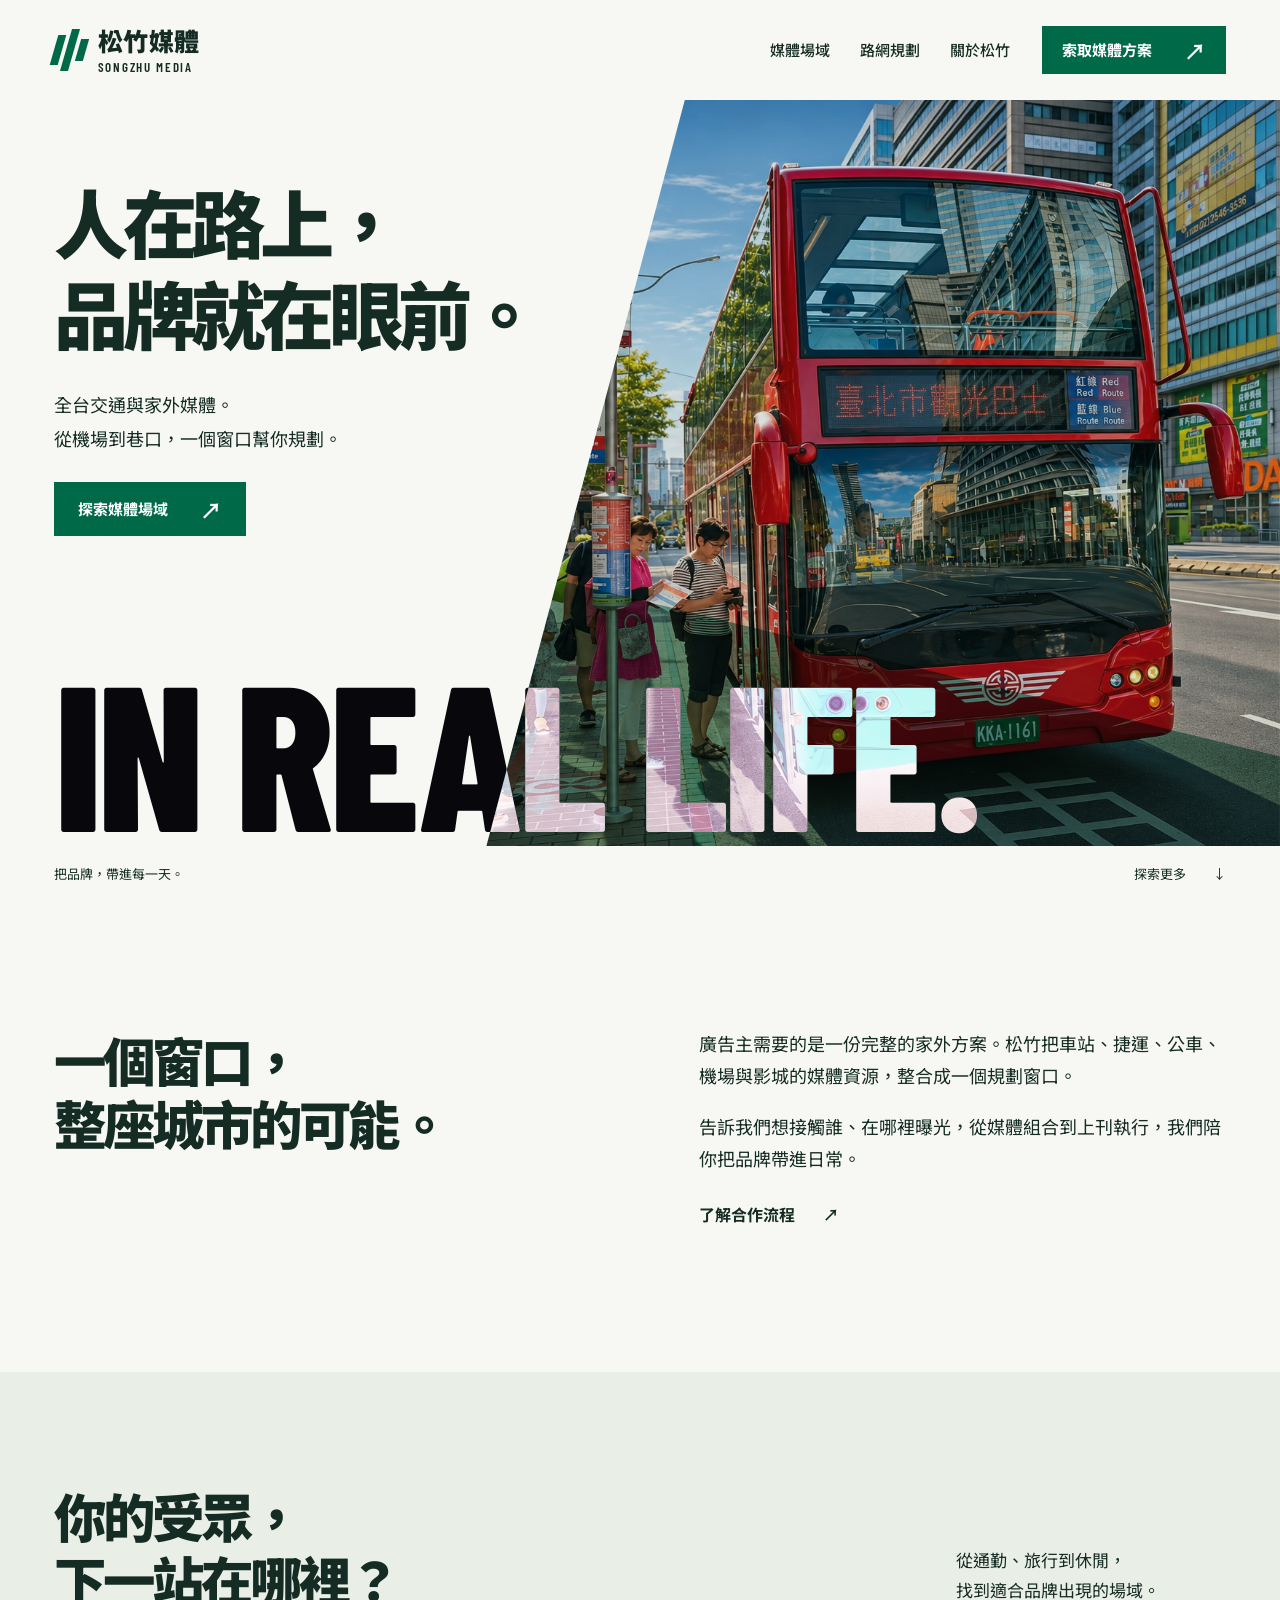
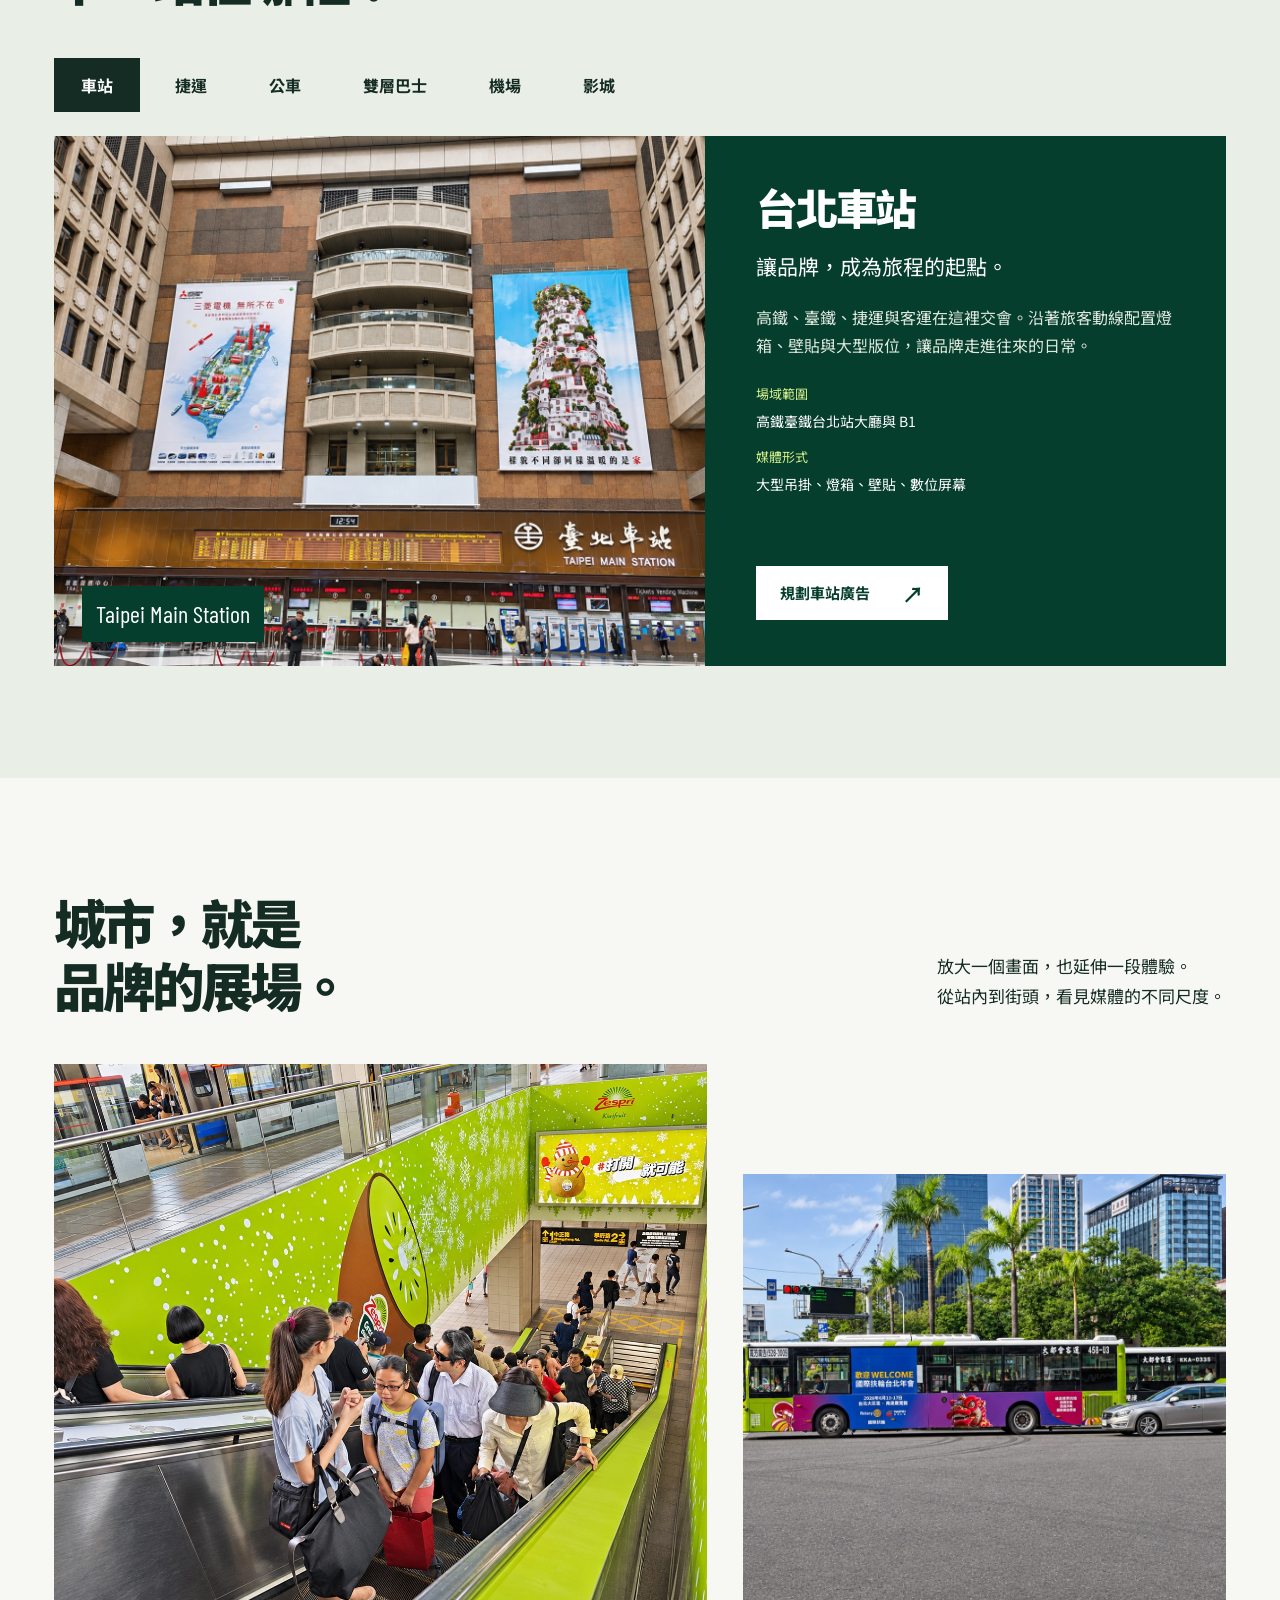
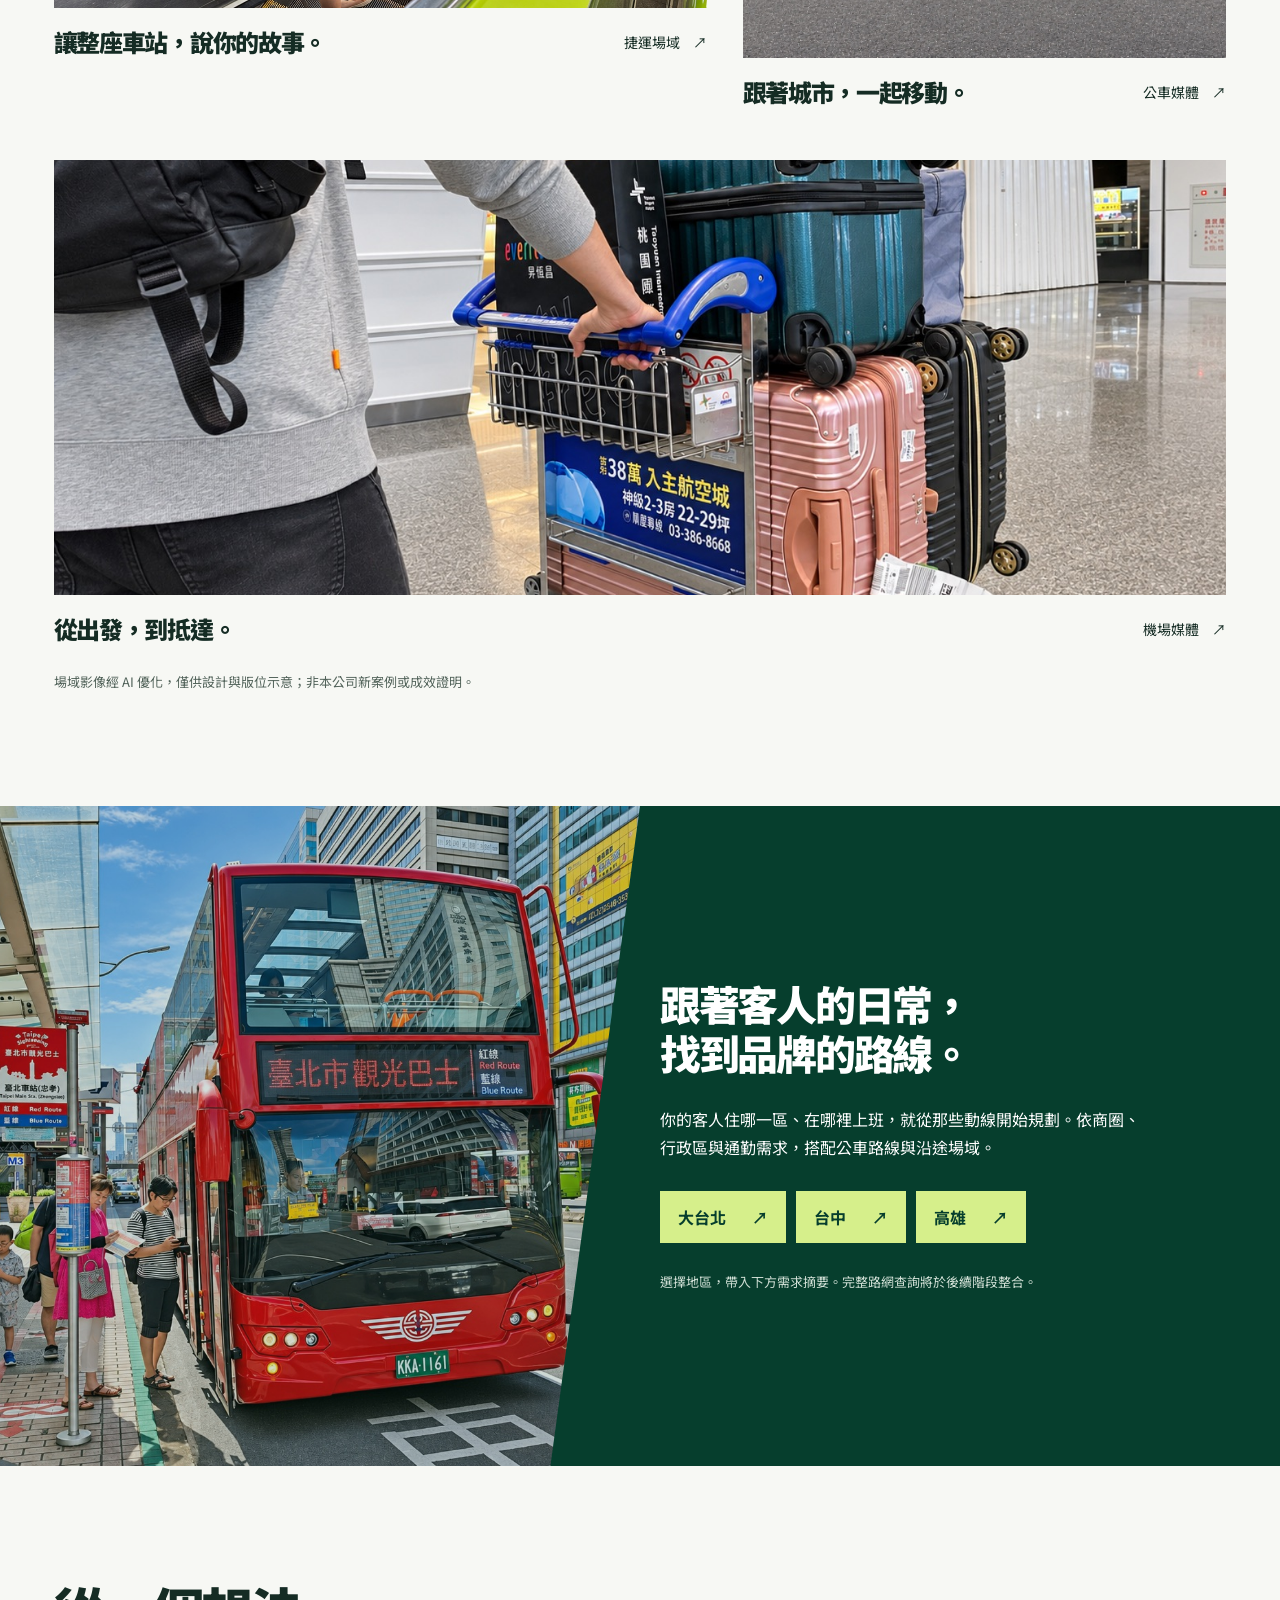
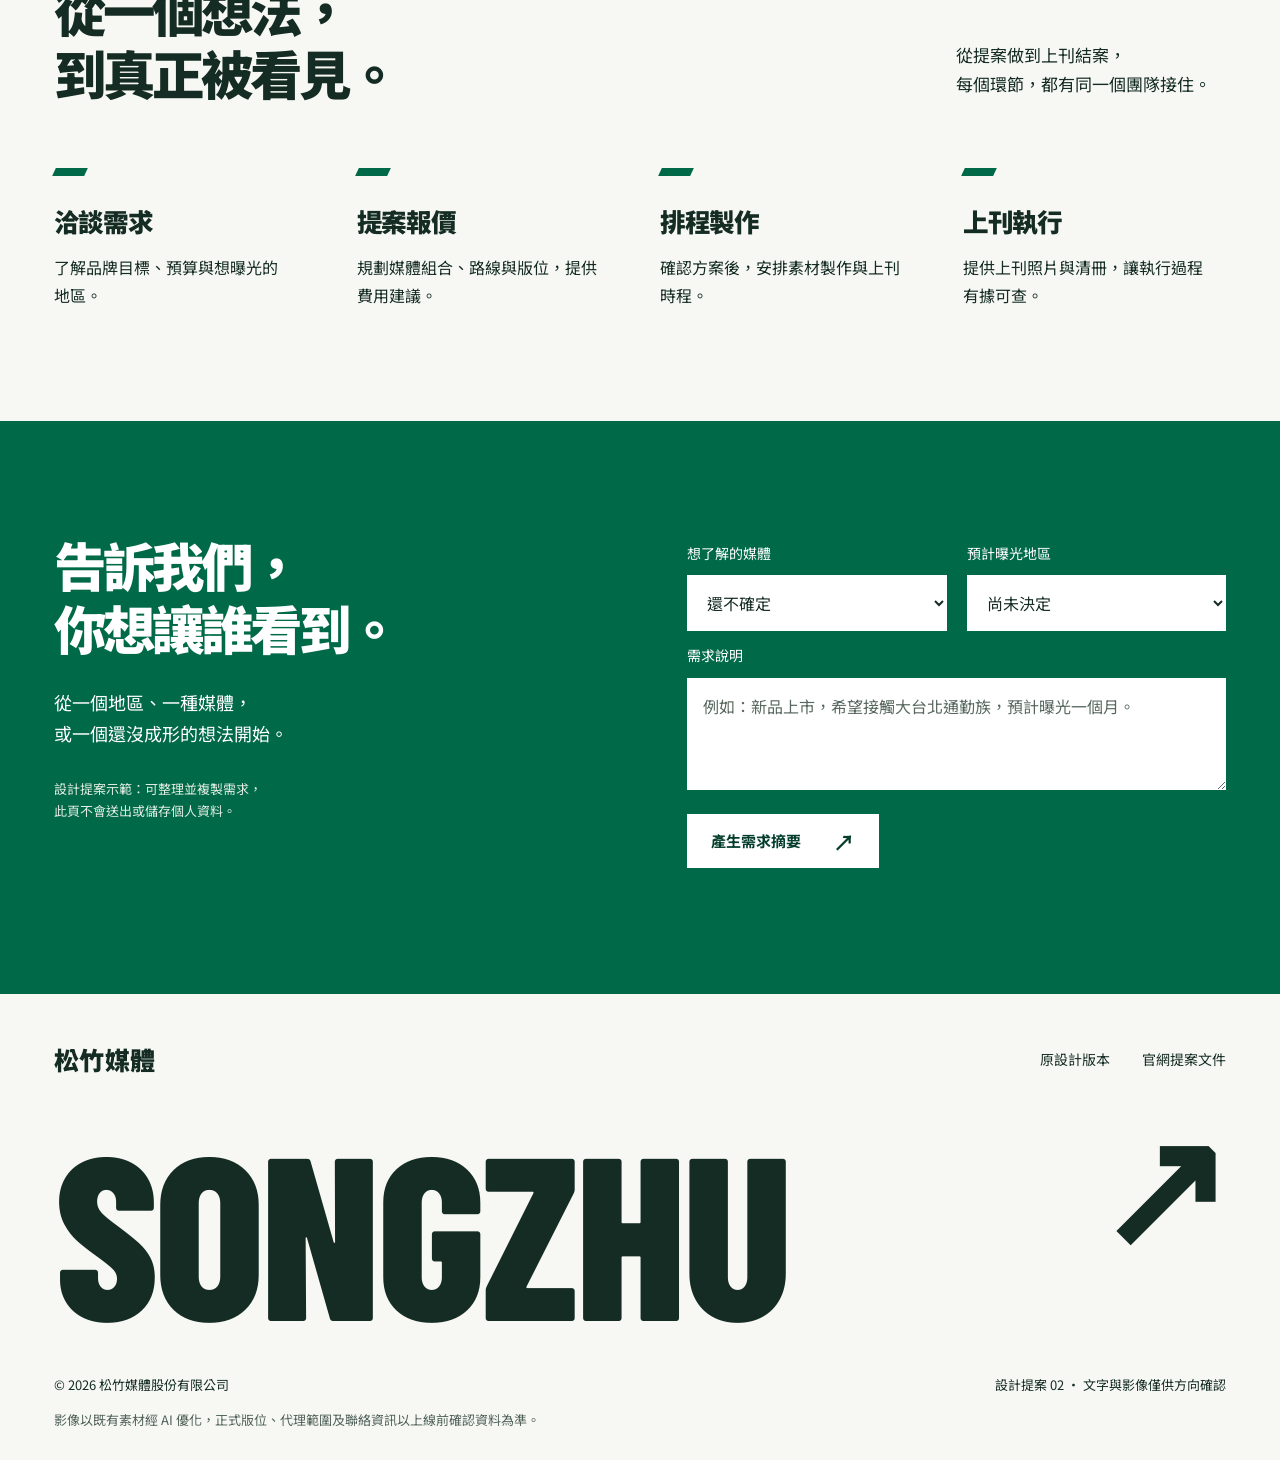
==== design-02/index.html @ 4d4bb28b "Add alternate media website proposal at design-02" ====
<!doctype html>
<html lang="zh-Hant">
<head>
  <meta charset="utf-8">
  <meta name="viewport" content="width=device-width, initial-scale=1">
  <meta name="robots" content="noindex">
  <meta name="description" content="松竹媒體官網設計提案：全台交通與家外媒體，一個窗口規劃機場、車站、捷運、公車與影城。">
  <title>松竹媒體｜讓品牌走進日常 · 設計提案 02</title>
  <link rel="preconnect" href="https://fonts.googleapis.com">
  <link rel="preconnect" href="https://fonts.gstatic.com" crossorigin>
  <link href="https://fonts.googleapis.com/css2?family=Barlow+Condensed:wght@600;700;800&family=Noto+Sans+TC:wght@400;500;700;900&display=swap" rel="stylesheet">
  <link rel="preload" as="image" href="assets/hero-concept.jpg">
  <link rel="stylesheet" href="styles.css">
  <script src="main.js" defer></script>
</head>
<body>
<a class="skip" href="#main">跳到主要內容</a>
<header class="header">
  <a class="brand" href="#top" aria-label="松竹媒體首頁"><span class="brand-mark" aria-hidden="true"><i></i><i></i><i></i></span><span>松竹媒體<small>SONGZHU MEDIA</small></span></a>
  <nav id="navigation" aria-label="主選單"><a href="#media">媒體場域</a><a href="#network">路網規劃</a><a href="#about">關於松竹</a></nav>
  <a class="button header-action" href="#contact">索取媒體方案 <span aria-hidden="true">↗</span></a>
  <button class="menu-toggle" aria-expanded="false" aria-controls="navigation" hidden>選單</button>
</header>
<main id="main">
  <section class="hero" id="top" aria-labelledby="hero-title">
    <div class="hero-photo"><img src="assets/hero-concept.jpg" width="1536" height="1024" alt="台北街頭的紅色雙層觀光巴士，AI 優化概念影像" fetchpriority="high"><div class="hero-tint"></div></div>
    <div class="hero-copy">
      <h1 id="hero-title">人在路上，<br>品牌就在眼前。</h1>
      <p>全台交通與家外媒體。<br>從機場到巷口，一個窗口幫你規劃。</p>
      <a class="button" href="#media">探索媒體場域 <span aria-hidden="true">↗</span></a>
    </div>
    <div class="hero-word" aria-hidden="true">IN REAL LIFE.</div>
    <div class="hero-bottom"><span>把品牌，帶進每一天。</span><a href="#media" aria-label="向下探索媒體場域">探索更多 <span aria-hidden="true">↓</span></a></div>
  </section>

  <section class="intro section-space" id="about">
    <h2 class="reveal">一個窗口，<br>整座城市的可能。</h2>
    <div class="intro-copy reveal"><p>廣告主需要的是一份完整的家外方案。松竹把車站、捷運、公車、機場與影城的媒體資源，整合成一個規劃窗口。</p><p>告訴我們想接觸誰、在哪裡曝光，從媒體組合到上刊執行，我們陪你把品牌帶進日常。</p><a class="text-link" href="#process">了解合作流程 <span aria-hidden="true">↗</span></a></div>
  </section>

  <section class="media-section section-space" id="media">
    <div class="section-heading"><h2 class="reveal">你的受眾，<br>下一站在哪裡？</h2><p class="reveal">從通勤、旅行到休閒，<br>找到適合品牌出現的場域。</p></div>
    <div class="media-tabs" role="group" aria-label="選擇媒體場域" hidden>
      <button type="button" data-media="station" aria-pressed="true">車站</button><button type="button" data-media="metro" aria-pressed="false">捷運</button><button type="button" data-media="bus" aria-pressed="false">公車</button><button type="button" data-media="decker" aria-pressed="false">雙層巴士</button><button type="button" data-media="airport" aria-pressed="false">機場</button><button type="button" data-media="cinema" aria-pressed="false">影城</button>
    </div>
    <div class="media-feature" id="media-panel">
      <div class="media-image"><img id="media-image" src="assets/station-optimized.jpg" alt="台北車站大廳廣告版位" width="1440" height="1080" loading="lazy"><span class="image-caption" id="media-caption">Taipei Main Station</span></div>
      <div class="media-copy"><div id="media-description" aria-live="polite" aria-atomic="true"><h3 id="media-title">台北車站</h3><p id="media-lead">讓品牌，成為旅程的起點。</p><p id="media-body">高鐵、臺鐵、捷運與客運在這裡交會。沿著旅客動線配置燈箱、壁貼與大型版位，讓品牌走進往來的日常。</p><dl><div><dt>場域範圍</dt><dd id="media-area">高鐵臺鐵台北站大廳與 B1</dd></div><div><dt>媒體形式</dt><dd id="media-formats">大型吊掛、燈箱、壁貼、數位屏幕</dd></div></dl></div><a class="button button-white" id="media-inquiry" href="#contact">規劃車站廣告 <span aria-hidden="true">↗</span></a></div>
    </div>
    <noscript><p class="no-script">另有捷運、公車、雙層觀光巴士、機場手推車與影城映前廣告。請於下方需求摘要填寫想了解的媒體。</p></noscript>
  </section>

  <section class="scene-section section-space" id="spaces">
    <div class="section-heading"><h2 class="reveal">城市，就是<br>品牌的展場。</h2><p class="reveal">放大一個畫面，也延伸一段體驗。<br>從站內到街頭，看見媒體的不同尺度。</p></div>
    <div class="scene-grid">
      <a class="scene scene-large reveal" href="#media" data-select="metro"><div class="scene-photo"><img src="assets/metro-optimized.jpg" alt="捷運站內整合壁面與燈箱的廣告呈現" width="1440" height="1080" loading="lazy"></div><div class="scene-label"><h3>讓整座車站，說你的故事。</h3><span>捷運場域 <span aria-hidden="true">↗</span></span></div></a>
      <a class="scene scene-small reveal" href="#media" data-select="bus"><div class="scene-photo"><img src="assets/bus-optimized.jpg" alt="街頭公車車身廣告" width="1440" height="1080" loading="lazy"></div><div class="scene-label"><h3>跟著城市，一起移動。</h3><span>公車媒體 <span aria-hidden="true">↗</span></span></div></a>
      <a class="scene scene-wide reveal" href="#media" data-select="airport"><div class="scene-photo"><img src="assets/airport-optimized.jpg" alt="機場行李手推車廣告版位" width="1440" height="1080" loading="lazy"></div><div class="scene-label"><h3>從出發，到抵達。</h3><span>機場媒體 <span aria-hidden="true">↗</span></span></div></a>
    </div>
    <p class="asset-note">場域影像經 AI 優化，僅供設計與版位示意；非本公司新案例或成效證明。</p>
  </section>

  <section class="network-section" id="network">
    <div class="network-photo"><img src="assets/decker-optimized.jpg" alt="行經台北街頭的雙層巴士" width="1440" height="960" loading="lazy"></div>
    <div class="network-copy"><h2 class="reveal">跟著客人的日常，<br>找到品牌的路線。</h2><p class="reveal">你的客人住哪一區、在哪裡上班，就從那些動線開始規劃。依商圈、行政區與通勤需求，搭配公車路線與沿途場域。</p><div class="network-choices" aria-label="選擇規劃地區"><a href="#contact" data-region="大台北">大台北 <span aria-hidden="true">↗</span></a><a href="#contact" data-region="台中">台中 <span aria-hidden="true">↗</span></a><a href="#contact" data-region="高雄">高雄 <span aria-hidden="true">↗</span></a></div><p class="small-note">選擇地區，帶入下方需求摘要。完整路網查詢將於後續階段整合。</p></div>
  </section>

  <section class="process-section section-space" id="process">
    <div class="section-heading"><h2 class="reveal">從一個想法，<br>到真正被看見。</h2><p class="reveal">從提案做到上刊結案，<br>每個環節，都有同一個團隊接住。</p></div>
    <ol class="process-list"><li class="reveal"><h3>洽談需求</h3><p>了解品牌目標、預算與想曝光的地區。</p></li><li class="reveal"><h3>提案報價</h3><p>規劃媒體組合、路線與版位，提供費用建議。</p></li><li class="reveal"><h3>排程製作</h3><p>確認方案後，安排素材製作與上刊時程。</p></li><li class="reveal"><h3>上刊執行</h3><p>提供上刊照片與清冊，讓執行過程有據可查。</p></li></ol>
  </section>

  <section class="contact-section section-space" id="contact">
    <div class="contact-copy"><h2>告訴我們，<br>你想讓誰看到。</h2><p>從一個地區、一種媒體，<br>或一個還沒成形的想法開始。</p><p class="small-note">設計提案示範：可整理並複製需求，<br>此頁不會送出或儲存個人資料。</p></div>
    <form id="brief-form"><div class="field-row"><label>想了解的媒體<select id="brief-media" name="media"><option>還不確定</option><option>台北車站</option><option>捷運</option><option>公車</option><option>雙層觀光巴士</option><option>國際機場</option><option>影城</option><option>跨媒體整合</option></select></label><label>預計曝光地區<select id="brief-region" name="region"><option>尚未決定</option><option>大台北</option><option>台中</option><option>高雄</option><option>全台</option></select></label></div><label for="brief-message">需求說明</label><textarea id="brief-message" name="message" rows="3" placeholder="例如：新品上市，希望接觸大台北通勤族，預計曝光一個月。"></textarea><button class="button button-white" type="submit" disabled>產生需求摘要 <span aria-hidden="true">↗</span></button><div id="brief-result" hidden><label for="brief-text">你的需求摘要</label><textarea id="brief-text" rows="5" readonly></textarea><button id="copy-brief" type="button" class="text-link">複製摘要</button></div><p id="brief-status" role="status"></p><noscript><p>此摘要工具需要 JavaScript；你仍可填寫內容並手動複製。</p></noscript></form>
  </section>
</main>
<footer><div class="footer-top"><a class="brand" href="#top">松竹媒體</a><a href="../">原設計版本</a><a href="../proposal/">官網提案文件</a></div><div class="footer-word" aria-hidden="true">SONGZHU<span>↗</span></div><div class="footer-bottom"><span>© 2026 松竹媒體股份有限公司</span><span>設計提案 02 · 文字與影像僅供方向確認</span></div><p class="asset-note">影像以既有素材經 AI 優化，正式版位、代理範圍及聯絡資訊以上線前確認資料為準。</p></footer>
</body>
</html>
---- design-02/styles.css ----
:root{--paper:#f7f8f4;--white:#fff;--ink:#152c24;--green:#006a48;--deep:#063e2d;--lime:#d6ef8b;--soft:#e9eee7;--muted:#52635a;--gutter:clamp(22px,4.2vw,72px);--display:'Noto Sans TC','PingFang TC',sans-serif;--latin:'Barlow Condensed',sans-serif}
*{box-sizing:border-box}html{scroll-behavior:smooth;scroll-padding-top:100px}body{margin:0;color:var(--ink);background:var(--paper);font-family:var(--display);font-size:16px;line-height:1.75}a{color:inherit;text-decoration:none}button,input,textarea,select{font:inherit}button,a,select,textarea{-webkit-tap-highlight-color:transparent}button{cursor:pointer}img{max-width:100%;display:block;object-fit:cover}h1,h2,h3,p{margin:0}h1,h2,h3{font-weight:900;letter-spacing:-.055em;line-height:1.2}h2{font-size:clamp(36px,4.1vw,64px)}h3{font-size:clamp(22px,2vw,28px)}p{text-wrap:pretty}button,a{touch-action:manipulation}a:focus-visible,button:focus-visible,select:focus-visible,textarea:focus-visible{outline:3px solid #bd6900;outline-offset:5px}[hidden]{display:none!important}.skip{position:fixed;top:-100px;left:20px;z-index:100;background:var(--white);padding:12px}.skip:focus{top:12px}.header{height:100px;padding:0 var(--gutter);display:flex;align-items:center;gap:32px;background:var(--paper);position:relative;z-index:10}.brand{display:flex;align-items:center;gap:12px;font-weight:900;font-size:25px;letter-spacing:.02em;white-space:nowrap;line-height:1.4}.brand small{display:block;font-family:var(--latin);font-size:12px;letter-spacing:.13em;font-weight:600}.brand-mark{display:flex;gap:4px;align-items:center;height:42px;transform:skew(-16deg)}.brand-mark i{display:block;width:8px;height:30px;background:var(--green)}.brand-mark i:nth-child(2){height:42px}.brand-mark i:nth-child(3){height:22px}.header nav{display:flex;gap:30px;margin-left:auto;font-size:15px;font-weight:500}.header nav a{padding:10px 0}.header nav a:hover,.text-link:hover{color:var(--green)}.button{display:inline-flex;align-items:center;justify-content:space-between;gap:32px;min-height:54px;background:var(--green);color:var(--white);padding:14px 24px;border:0;border-radius:0;font-size:15px;font-weight:700;transition:transform .2s,background .2s}.button span{font-size:22px;line-height:1}.button:hover{background:var(--deep);transform:translateY(-3px)}.button:active{transform:scale(.98)}.header-action{min-height:48px;padding:11px 20px}.menu-toggle{border:0;background:var(--soft);padding:10px 14px}.hero{position:relative;min-height:700px;height:calc(100svh - 100px);max-height:940px;overflow:hidden;background:var(--paper);isolation:isolate}.hero-photo{position:absolute;top:0;bottom:54px;right:0;width:62%;clip-path:polygon(25% 0,100% 0,100% 100%,0 100%);z-index:-1;overflow:hidden}.hero-photo img{height:100%;width:100%;object-position:57% center;animation:hero-photo-in 1.3s cubic-bezier(.2,.7,.2,1) both}.hero-tint{position:absolute;inset:0;background:var(--deep);opacity:.14}.hero-photo:after{content:'';position:absolute;inset:0;background:var(--green);opacity:.55;clip-path:polygon(0 62%,0 100%,100% 100%,100% 88%);mix-blend-mode:multiply}.hero-copy{position:relative;padding:76px 0 230px var(--gutter);width:66%}.hero h1{font-size:clamp(50px,5.8vw,88px);line-height:1.22;letter-spacing:-.07em;white-space:nowrap;animation:copy-in .8s both}.hero-copy p{font-size:18px;margin-top:30px;line-height:1.9;animation:copy-in .8s .1s both}.hero-copy .button{margin-top:26px;animation:copy-in .8s .2s both}.hero-word{position:absolute;bottom:63px;left:var(--gutter);font-family:var(--latin);font-weight:800;font-size:clamp(100px,16.1vw,250px);line-height:.85;letter-spacing:-.025em;color:var(--green);mix-blend-mode:multiply;white-space:nowrap;pointer-events:none;animation:copy-in 1s .15s both}.hero-bottom{position:absolute;bottom:0;width:100%;display:flex;justify-content:space-between;padding:14px var(--gutter);background:var(--paper);font-size:13px}.hero-bottom a span{margin-left:24px}.section-space{padding:112px var(--gutter)}.intro{display:grid;grid-template-columns:1fr 1fr;gap:10%;padding-top:128px;padding-bottom:132px}.intro-copy{max-width:530px;font-size:18px}.intro-copy p+p{margin-top:20px}.text-link{display:inline-flex;align-items:center;gap:28px;padding:12px 0;font-weight:700;border:0;background:transparent;font-size:16px}.intro-copy .text-link{margin-top:14px}.section-heading{display:flex;justify-content:space-between;align-items:flex-end;gap:40px;margin-bottom:48px}.section-heading>p{font-size:17px;min-width:270px;padding-bottom:5px}.media-section{background:var(--soft)}.media-tabs{display:flex;gap:8px;margin-bottom:24px;flex-wrap:wrap}.media-tabs button{border:0;background:transparent;padding:13px 27px;color:var(--ink);font-weight:700;transition:background .2s,color .2s}.media-tabs button:hover{background:var(--paper)}.media-tabs button[aria-pressed=true]{background:var(--ink);color:var(--white)}.media-feature{display:grid;grid-template-columns:1.25fr 1fr;background:var(--deep);color:var(--white);min-height:530px}.media-image{position:relative;overflow:hidden;min-height:530px}.media-image img{width:100%;height:100%;position:absolute;inset:0;transition:opacity .2s}.image-caption{position:absolute;bottom:24px;left:28px;background:var(--deep);padding:7px 14px;font-family:var(--latin);font-size:24px}.media-copy{padding:46px clamp(26px,4vw,62px);display:flex;flex-direction:column;align-items:flex-start;justify-content:space-between;gap:32px}.media-copy h3{font-size:42px;margin-bottom:16px}.media-copy #media-lead{font-size:21px;margin-bottom:18px}.media-copy #media-body{font-size:16px;color:#e0e9df}.media-copy dl{margin:24px 0 0;font-size:14px}.media-copy dl>div+div{margin-top:13px}.media-copy dt{color:var(--lime);font-size:13px}.media-copy dd{margin:3px 0 0}.button-white{background:var(--white);color:var(--deep)}.button-white:hover{background:var(--lime);color:var(--deep)}.scene-grid{display:grid;grid-template-columns:1.35fr 1fr;gap:54px 36px;align-items:start}.scene{display:block}.scene-photo{overflow:hidden;background:var(--soft)}.scene-photo img{width:100%;height:100%;transition:transform .7s cubic-bezier(.2,.7,.2,1)}.scene:hover img{transform:scale(1.04)}.scene-large .scene-photo{aspect-ratio:1.2}.scene-small{padding-top:110px}.scene-small .scene-photo{aspect-ratio:1}.scene-wide{grid-column:1/-1}.scene-wide .scene-photo{aspect-ratio:2.7}.scene-wide img{object-position:center 60%}.scene-label{display:flex;justify-content:space-between;gap:20px;align-items:center;padding-top:20px}.scene-label h3{font-size:24px}.scene-label>span{font-size:14px;white-space:nowrap}.scene-label>span span{margin-left:10px}.asset-note{font-size:13px;color:var(--muted);margin-top:28px}.network-section{display:grid;grid-template-columns:1fr 1fr;min-height:660px;background:var(--deep);color:var(--white);overflow:hidden}.network-photo{position:relative;min-height:660px;clip-path:polygon(0 0,100% 0,86% 100%,0 100%)}.network-photo img{height:100%;width:100%;position:absolute;inset:0;object-position:58% center}.network-photo:after{content:'';position:absolute;inset:0;background:var(--deep);opacity:.18}.network-copy{align-self:center;padding:70px var(--gutter) 70px 20px}.network-copy h2{font-size:clamp(30px,3.2vw,48px)}.network-copy>p{max-width:480px;margin-top:28px}.network-choices{display:flex;flex-wrap:wrap;gap:10px;margin-top:30px}.network-choices a{padding:12px 18px;background:var(--lime);color:var(--deep);font-weight:700;transition:transform .2s}.network-choices a:hover{transform:translateY(-3px)}.network-choices a span{margin-left:22px}.small-note{font-size:13px!important}.network-copy .small-note{color:#d0dfd5}.process-list{list-style:none;padding:0;margin:64px 0 0;display:grid;grid-template-columns:repeat(4,1fr);gap:40px}.process-list li{position:relative;padding-top:38px}.process-list li:before{content:'';position:absolute;top:0;left:0;width:32px;height:8px;background:var(--green);transform:skew(-25deg)}.process-list h3{margin-bottom:16px}.process-list p{font-size:16px;max-width:250px}.contact-section{background:var(--green);color:var(--white);display:grid;grid-template-columns:1fr 1fr;gap:8%}.contact-copy>p{margin-top:28px;font-size:18px}.contact-copy .small-note{color:#e1ece4}.contact-section form{padding-top:8px}.contact-section label{display:block;font-size:14px;margin-bottom:10px}.field-row{display:grid;grid-template-columns:1fr 1fr;gap:20px;margin-bottom:12px}.field-row label{margin-bottom:0}.contact-section select,.contact-section textarea{display:block;width:100%;border:0;border-radius:0;background:#fff;color:var(--ink);padding:14px 16px;margin-top:10px;font-size:16px;resize:vertical}.contact-section select{height:56px}.contact-section textarea::placeholder{color:#58685f}.contact-section form>.button{margin-top:24px}.contact-section #brief-status{font-size:14px;margin-top:14px}.contact-section #brief-result{margin-top:24px}.contact-section .text-link{color:var(--white)}footer{padding:48px var(--gutter) 28px;background:var(--paper);overflow:hidden}.footer-top{display:flex;align-items:center;gap:32px;font-size:14px}.footer-top .brand{margin-right:auto}.footer-word{font-family:var(--latin);font-size:clamp(90px,18.1vw,280px);font-weight:800;letter-spacing:-.02em;line-height:1.05;margin:30px 0 24px;display:flex;justify-content:space-between}.footer-word span{font-family:Arial,sans-serif;font-size:.7em}.footer-bottom{display:flex;justify-content:space-between;font-size:13px}footer .asset-note{margin-top:12px}.reveal.is-visible{animation:copy-in .65s both}.no-script{margin-top:20px}
@keyframes copy-in{from{opacity:.3;transform:translateY(22px)}to{opacity:1;transform:none}}@keyframes hero-photo-in{from{transform:scale(1.06)}to{transform:scale(1)}}
@media(min-width:1700px){.hero-copy{padding-top:110px}}
@media(max-width:1050px){.header{gap:20px}.header nav{gap:16px}.brand{font-size:22px}.header-action{font-size:13px;gap:15px}.hero-copy{padding-top:90px}.hero{min-height:680px;height:760px}.hero h1{font-size:6.5vw}.hero-photo{width:64%}.hero-word{bottom:75px}.media-copy{padding:32px}.media-feature,.media-image{min-height:520px}.scene-label{align-items:flex-start;flex-direction:column;gap:5px}.network-copy{padding-left:12px}.process-list{gap:24px}.contact-section{gap:5%}}
@media(max-width:760px){html{scroll-padding-top:20px}.header{height:80px;padding:0 22px;gap:12px;flex-wrap:wrap}.brand{font-size:21px}.brand small{font-size:10px}.brand-mark{height:33px;gap:3px}.brand-mark i{width:6px;height:25px}.brand-mark i:nth-child(2){height:33px}.brand-mark i:nth-child(3){height:18px}.header-action{margin-left:auto;font-size:12px;padding:10px 12px;min-height:42px;gap:10px}.header-action span{display:none}.menu-toggle{font-size:13px}.header nav{order:4;flex:0 0 calc(100% + 44px);margin:0 -22px;padding:12px 22px;background:var(--paper);justify-content:space-between}.has-js .header nav:not(.is-open){display:none}.hero{height:auto;min-height:800px;padding-bottom:370px}.hero-copy{padding:38px 22px 0;width:100%}.hero h1{font-size:clamp(36px,8.5vw,62px);line-height:1.25;letter-spacing:-.065em}.hero-copy p{font-size:15px;margin-top:20px}.hero-copy .button{margin-top:20px;min-height:48px;font-size:14px;padding:12px 20px}.hero-photo{top:auto;bottom:46px;height:390px;width:100%;clip-path:polygon(17% 0,100% 0,100% 100%,0 100%,0 40%)}.hero-photo img{object-position:60% 55%}.hero-tint{opacity:.08}.hero-word{bottom:60px;left:22px;font-size:17.6vw;color:var(--white);mix-blend-mode:normal;letter-spacing:-.015em}.hero-bottom{font-size:11px;padding:12px 22px}.hero-bottom a span{margin-left:8px}.section-space{padding:72px 22px}.intro{grid-template-columns:1fr;gap:30px}.intro-copy{font-size:16px;max-width:none}.section-heading{display:block;margin-bottom:30px}.section-heading>p{margin-top:24px;font-size:16px;min-width:0}.media-tabs{gap:5px;margin-bottom:18px}.media-tabs button{flex:1 0 28%;padding:12px 6px;font-size:14px}.media-feature{grid-template-columns:1fr}.media-image{min-height:0;aspect-ratio:1.2}.media-copy{padding:30px 24px;gap:25px}.media-copy h3{font-size:32px}.media-copy #media-lead{font-size:19px}.image-caption{bottom:16px;left:16px;font-size:20px}.scene-grid{grid-template-columns:1fr;gap:34px}.scene-small{padding-top:0}.scene-small .scene-photo{aspect-ratio:1.2}.scene-wide{grid-column:auto}.scene-wide .scene-photo{aspect-ratio:1.2}.scene-label h3{font-size:22px}.scene-label{padding-top:16px}.network-section{grid-template-columns:1fr;min-height:0}.network-photo{min-height:350px;clip-path:polygon(0 0,100% 0,100% 86%,0 100%)}.network-copy{padding:35px 22px 60px}.network-copy h2{font-size:clamp(28px,7.5vw,42px)}.network-copy>p{margin-top:24px}.network-choices{gap:8px}.network-choices a{padding:12px 14px}.network-choices a span{margin-left:12px}.process-list{grid-template-columns:1fr 1fr;gap:36px 24px;margin-top:40px}.process-list h3{font-size:22px}.process-list p{font-size:15px}.contact-section{grid-template-columns:1fr;gap:40px}.contact-copy>p{font-size:16px}.field-row{gap:12px}.contact-section select{padding:12px 8px;font-size:14px}.contact-section label{font-size:13px}footer{padding:32px 22px 24px}.footer-top{flex-wrap:wrap;gap:16px 24px}.footer-top .brand{width:100%}.footer-word{font-size:18vw;margin-top:30px}.footer-bottom{flex-direction:column;gap:5px}.asset-note{font-size:12px}}
@media(prefers-reduced-motion:reduce){html{scroll-behavior:auto}*,*:before,*:after{animation:none!important;transition:none!important}.scene:hover img,.button:hover,.network-choices a:hover{transform:none}}
/* Keep the compact navigation control exclusive to phone layouts. */
.menu-toggle{display:none}
@media(max-width:760px){.menu-toggle{display:block}}
/* Difference blending keeps the oversized lettering legible across the image mask. */
@media(min-width:761px){.hero-word{color:var(--white);mix-blend-mode:difference}}
.hero-bottom,.brand small{font-size:13px}
@media(max-width:760px){.header-action,.hero-bottom,.asset-note{font-size:13px}.brand small{font-size:10px}.header{gap:8px}.header-action{padding-inline:10px}}
button:disabled{cursor:not-allowed;opacity:.65}
@media(max-width:360px){.header .brand{font-size:18px}.header .brand-mark{display:none}.header-action{font-size:12px}.menu-toggle{padding-inline:12px}}
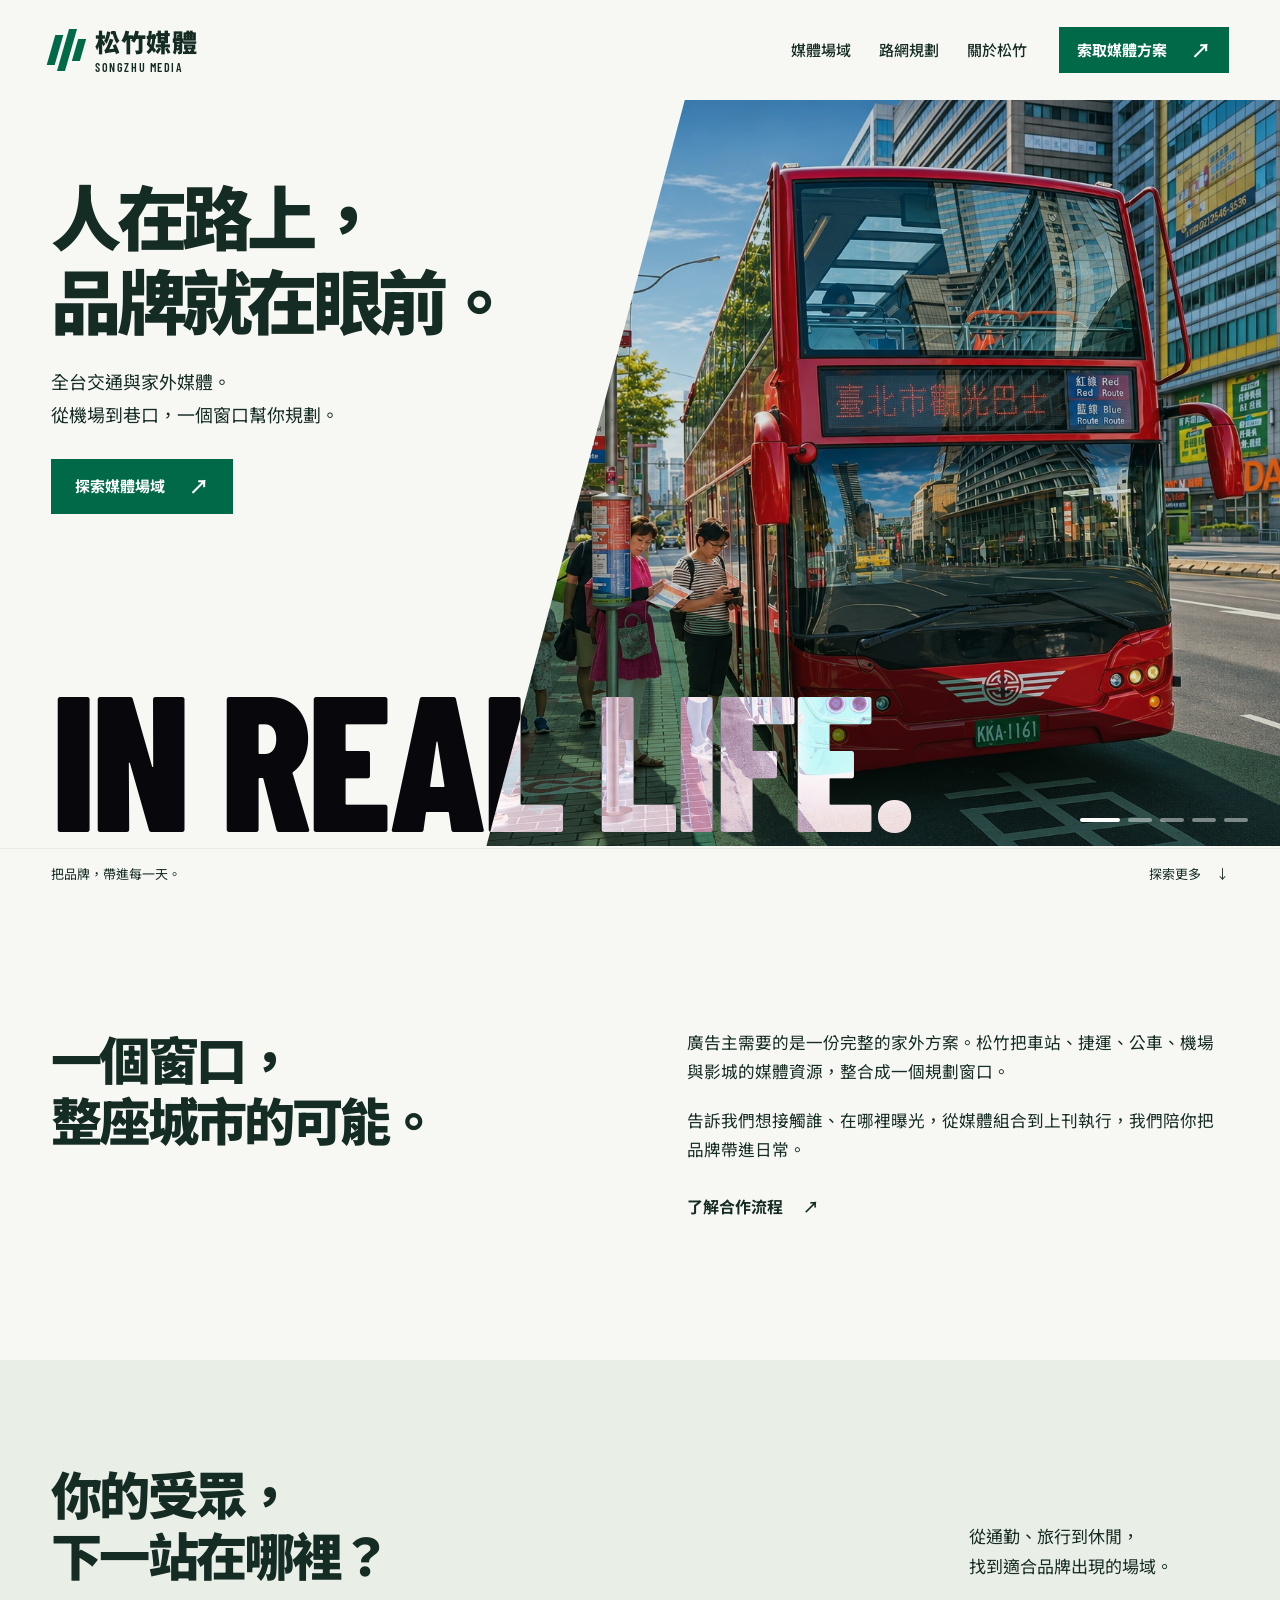
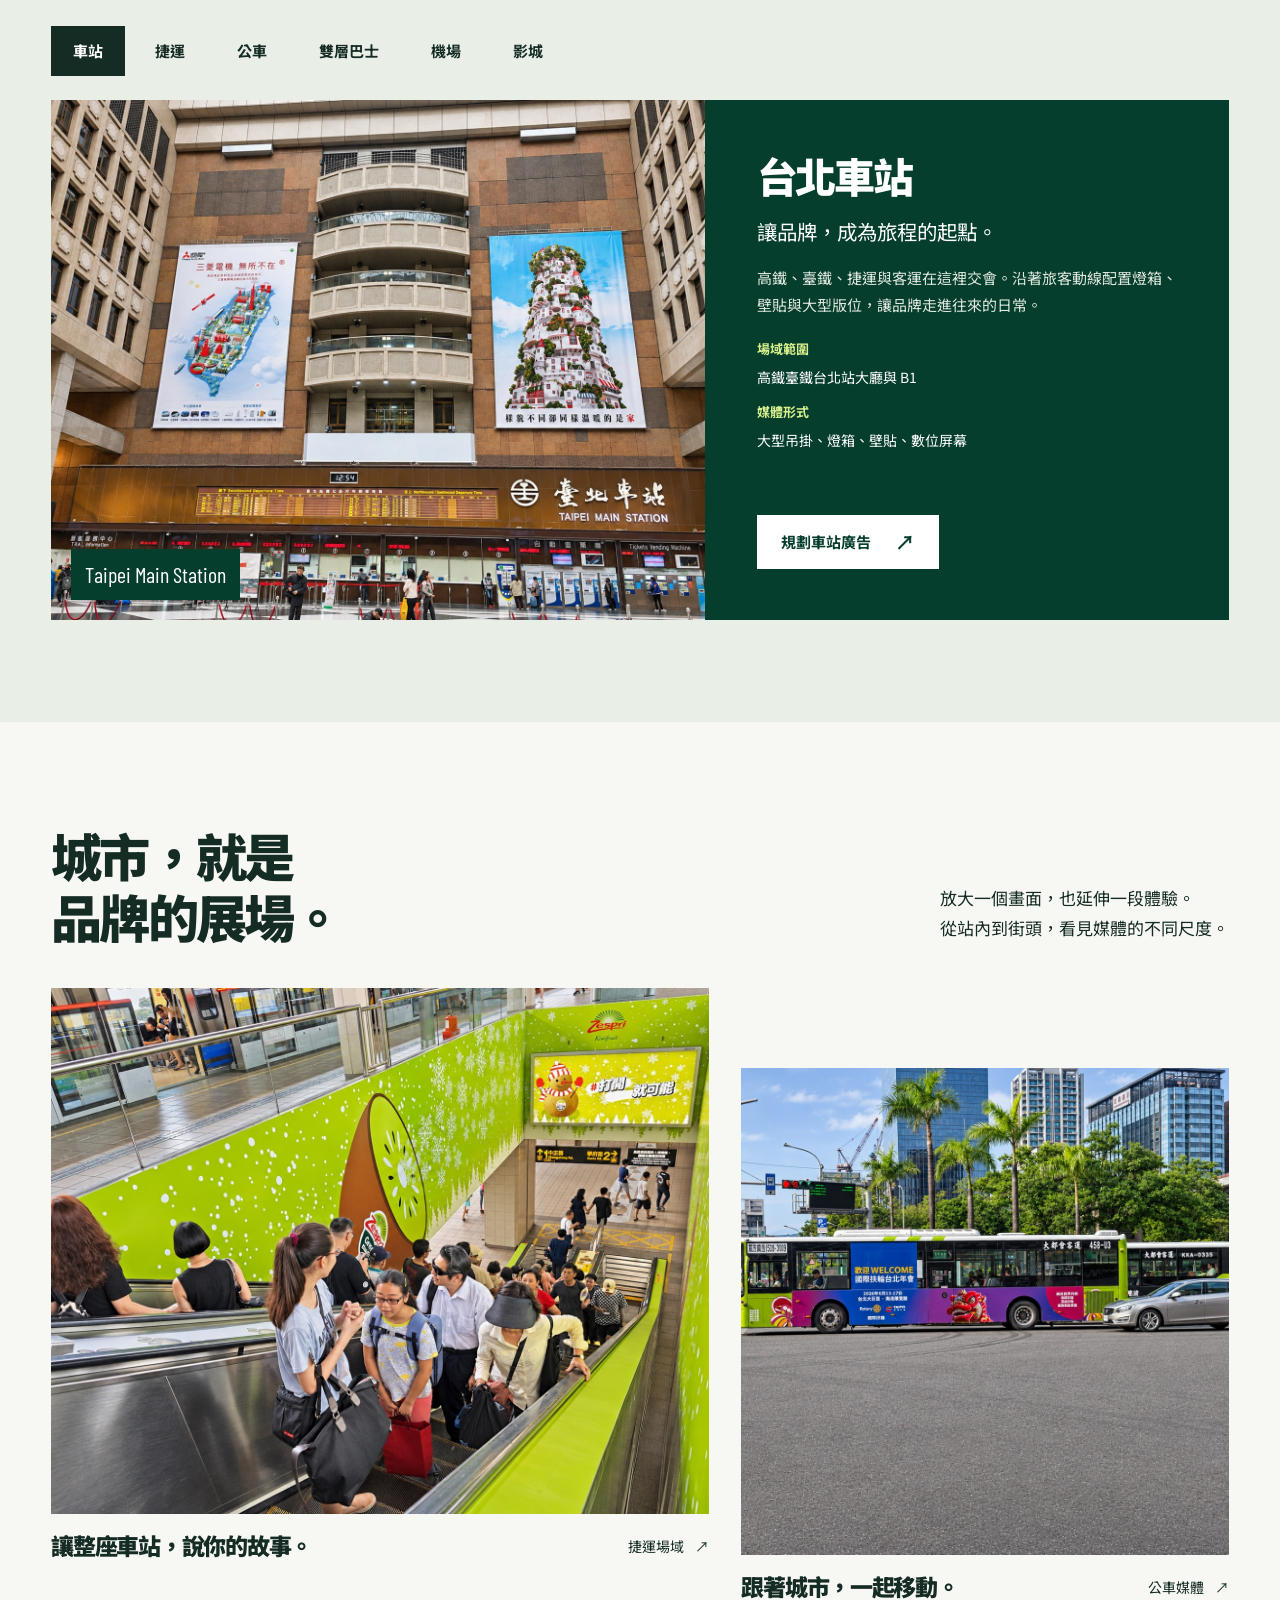
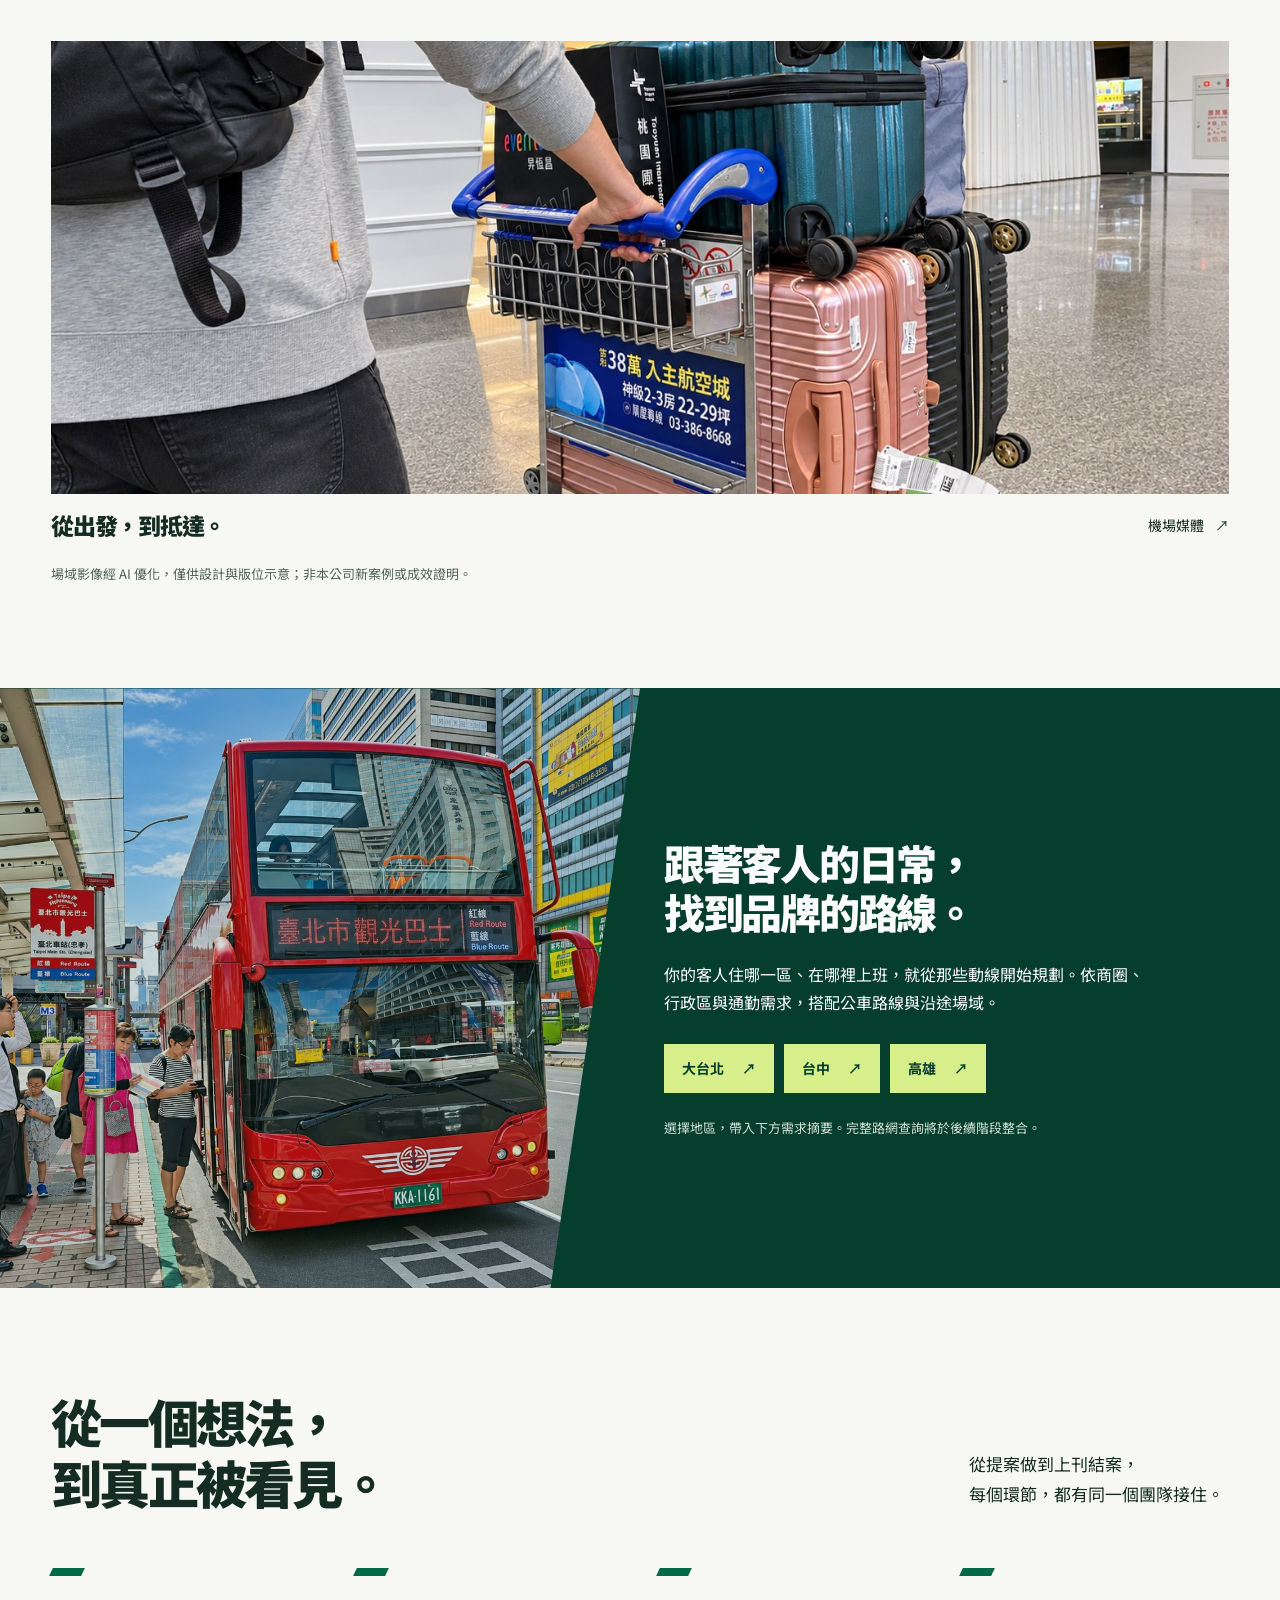
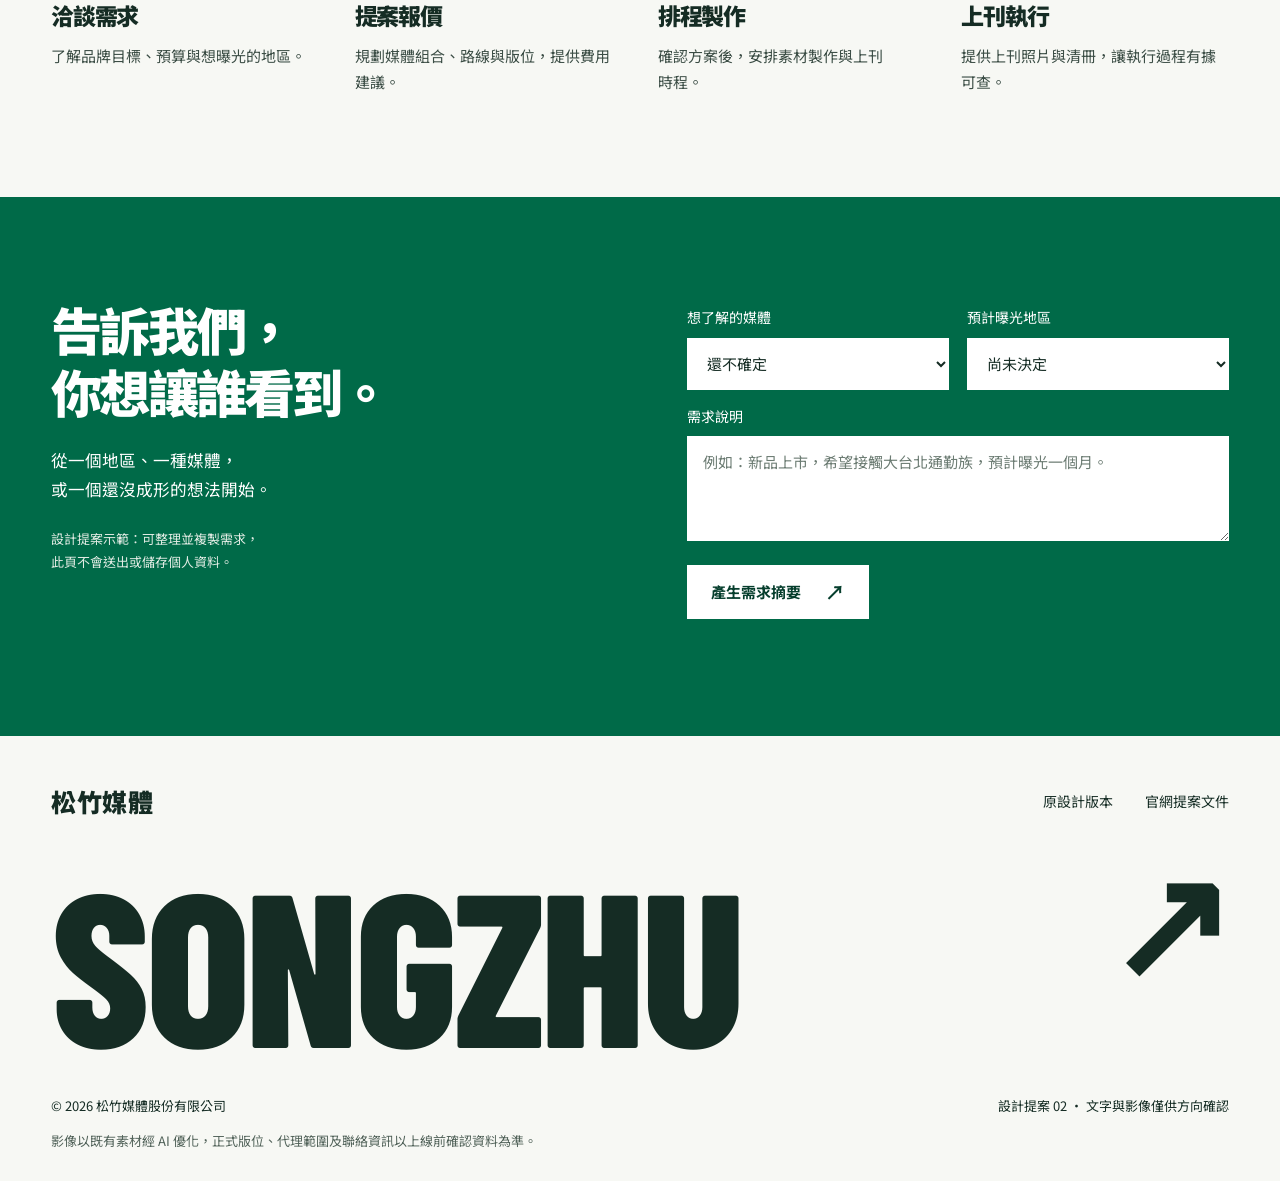
==== commit 65e66064: "feat(design-02): add RWD support and hero background crossfade slideshow" ====
--- a/design-02/index.html
+++ b/design-02/index.html
@@ -10,6 +10,7 @@
   <link rel="preconnect" href="https://fonts.gstatic.com" crossorigin>
   <link href="https://fonts.googleapis.com/css2?family=Barlow+Condensed:wght@600;700;800&family=Noto+Sans+TC:wght@400;500;700;900&display=swap" rel="stylesheet">
   <link rel="preload" as="image" href="assets/hero-concept.jpg">
+  <link rel="preload" as="image" href="assets/bus-optimized.jpg">
   <link rel="stylesheet" href="styles.css">
   <script src="main.js" defer></script>
 </head>
@@ -23,7 +24,21 @@
 </header>
 <main id="main">
   <section class="hero" id="top" aria-labelledby="hero-title">
-    <div class="hero-photo"><img src="assets/hero-concept.jpg" width="1536" height="1024" alt="台北街頭的紅色雙層觀光巴士，AI 優化概念影像" fetchpriority="high"><div class="hero-tint"></div></div>
+    <div class="hero-photo" aria-label="首頁背景輪播展示">
+      <img class="hero-slide is-active" src="assets/hero-concept.jpg" width="1536" height="1024" alt="台北街頭的紅色雙層觀光巴士，AI 優化概念影像" fetchpriority="high">
+      <img class="hero-slide" src="assets/bus-optimized.jpg" width="1440" height="1080" alt="街頭公車車身廣告，AI 優化版位示意" loading="lazy">
+      <img class="hero-slide" src="assets/metro-optimized.jpg" width="1440" height="1080" alt="捷運站內整合壁面與燈箱廣告，AI 優化版位示意" loading="lazy">
+      <img class="hero-slide" src="assets/station-optimized.jpg" width="1440" height="1080" alt="台北車站大廳廣告版位，AI 優化版位示意" loading="lazy">
+      <img class="hero-slide" src="assets/airport-optimized.jpg" width="1440" height="1080" alt="國際機場行李手推車廣告版位，AI 優化版位示意" loading="lazy">
+      <div class="hero-tint"></div>
+      <div class="hero-indicators" role="tablist" aria-label="首頁背景輪播指示">
+        <button type="button" role="tab" aria-selected="true" aria-label="切換至雙層觀光巴士照片" class="is-active" data-slide="0"></button>
+        <button type="button" role="tab" aria-selected="false" aria-label="切換至公車廣告照片" data-slide="1"></button>
+        <button type="button" role="tab" aria-selected="false" aria-label="切換至捷運廣告照片" data-slide="2"></button>
+        <button type="button" role="tab" aria-selected="false" aria-label="切換至台北車站照片" data-slide="3"></button>
+        <button type="button" role="tab" aria-selected="false" aria-label="切換至機場手推車照片" data-slide="4"></button>
+      </div>
+    </div>
     <div class="hero-copy">
       <h1 id="hero-title">人在路上，<br>品牌就在眼前。</h1>
       <p>全台交通與家外媒體。<br>從機場到巷口，一個窗口幫你規劃。</p>
--- a/design-02/styles.css
+++ b/design-02/styles.css
@@ -1,16 +1,1346 @@
-:root{--paper:#f7f8f4;--white:#fff;--ink:#152c24;--green:#006a48;--deep:#063e2d;--lime:#d6ef8b;--soft:#e9eee7;--muted:#52635a;--gutter:clamp(22px,4.2vw,72px);--display:'Noto Sans TC','PingFang TC',sans-serif;--latin:'Barlow Condensed',sans-serif}
-*{box-sizing:border-box}html{scroll-behavior:smooth;scroll-padding-top:100px}body{margin:0;color:var(--ink);background:var(--paper);font-family:var(--display);font-size:16px;line-height:1.75}a{color:inherit;text-decoration:none}button,input,textarea,select{font:inherit}button,a,select,textarea{-webkit-tap-highlight-color:transparent}button{cursor:pointer}img{max-width:100%;display:block;object-fit:cover}h1,h2,h3,p{margin:0}h1,h2,h3{font-weight:900;letter-spacing:-.055em;line-height:1.2}h2{font-size:clamp(36px,4.1vw,64px)}h3{font-size:clamp(22px,2vw,28px)}p{text-wrap:pretty}button,a{touch-action:manipulation}a:focus-visible,button:focus-visible,select:focus-visible,textarea:focus-visible{outline:3px solid #bd6900;outline-offset:5px}[hidden]{display:none!important}.skip{position:fixed;top:-100px;left:20px;z-index:100;background:var(--white);padding:12px}.skip:focus{top:12px}.header{height:100px;padding:0 var(--gutter);display:flex;align-items:center;gap:32px;background:var(--paper);position:relative;z-index:10}.brand{display:flex;align-items:center;gap:12px;font-weight:900;font-size:25px;letter-spacing:.02em;white-space:nowrap;line-height:1.4}.brand small{display:block;font-family:var(--latin);font-size:12px;letter-spacing:.13em;font-weight:600}.brand-mark{display:flex;gap:4px;align-items:center;height:42px;transform:skew(-16deg)}.brand-mark i{display:block;width:8px;height:30px;background:var(--green)}.brand-mark i:nth-child(2){height:42px}.brand-mark i:nth-child(3){height:22px}.header nav{display:flex;gap:30px;margin-left:auto;font-size:15px;font-weight:500}.header nav a{padding:10px 0}.header nav a:hover,.text-link:hover{color:var(--green)}.button{display:inline-flex;align-items:center;justify-content:space-between;gap:32px;min-height:54px;background:var(--green);color:var(--white);padding:14px 24px;border:0;border-radius:0;font-size:15px;font-weight:700;transition:transform .2s,background .2s}.button span{font-size:22px;line-height:1}.button:hover{background:var(--deep);transform:translateY(-3px)}.button:active{transform:scale(.98)}.header-action{min-height:48px;padding:11px 20px}.menu-toggle{border:0;background:var(--soft);padding:10px 14px}.hero{position:relative;min-height:700px;height:calc(100svh - 100px);max-height:940px;overflow:hidden;background:var(--paper);isolation:isolate}.hero-photo{position:absolute;top:0;bottom:54px;right:0;width:62%;clip-path:polygon(25% 0,100% 0,100% 100%,0 100%);z-index:-1;overflow:hidden}.hero-photo img{height:100%;width:100%;object-position:57% center;animation:hero-photo-in 1.3s cubic-bezier(.2,.7,.2,1) both}.hero-tint{position:absolute;inset:0;background:var(--deep);opacity:.14}.hero-photo:after{content:'';position:absolute;inset:0;background:var(--green);opacity:.55;clip-path:polygon(0 62%,0 100%,100% 100%,100% 88%);mix-blend-mode:multiply}.hero-copy{position:relative;padding:76px 0 230px var(--gutter);width:66%}.hero h1{font-size:clamp(50px,5.8vw,88px);line-height:1.22;letter-spacing:-.07em;white-space:nowrap;animation:copy-in .8s both}.hero-copy p{font-size:18px;margin-top:30px;line-height:1.9;animation:copy-in .8s .1s both}.hero-copy .button{margin-top:26px;animation:copy-in .8s .2s both}.hero-word{position:absolute;bottom:63px;left:var(--gutter);font-family:var(--latin);font-weight:800;font-size:clamp(100px,16.1vw,250px);line-height:.85;letter-spacing:-.025em;color:var(--green);mix-blend-mode:multiply;white-space:nowrap;pointer-events:none;animation:copy-in 1s .15s both}.hero-bottom{position:absolute;bottom:0;width:100%;display:flex;justify-content:space-between;padding:14px var(--gutter);background:var(--paper);font-size:13px}.hero-bottom a span{margin-left:24px}.section-space{padding:112px var(--gutter)}.intro{display:grid;grid-template-columns:1fr 1fr;gap:10%;padding-top:128px;padding-bottom:132px}.intro-copy{max-width:530px;font-size:18px}.intro-copy p+p{margin-top:20px}.text-link{display:inline-flex;align-items:center;gap:28px;padding:12px 0;font-weight:700;border:0;background:transparent;font-size:16px}.intro-copy .text-link{margin-top:14px}.section-heading{display:flex;justify-content:space-between;align-items:flex-end;gap:40px;margin-bottom:48px}.section-heading>p{font-size:17px;min-width:270px;padding-bottom:5px}.media-section{background:var(--soft)}.media-tabs{display:flex;gap:8px;margin-bottom:24px;flex-wrap:wrap}.media-tabs button{border:0;background:transparent;padding:13px 27px;color:var(--ink);font-weight:700;transition:background .2s,color .2s}.media-tabs button:hover{background:var(--paper)}.media-tabs button[aria-pressed=true]{background:var(--ink);color:var(--white)}.media-feature{display:grid;grid-template-columns:1.25fr 1fr;background:var(--deep);color:var(--white);min-height:530px}.media-image{position:relative;overflow:hidden;min-height:530px}.media-image img{width:100%;height:100%;position:absolute;inset:0;transition:opacity .2s}.image-caption{position:absolute;bottom:24px;left:28px;background:var(--deep);padding:7px 14px;font-family:var(--latin);font-size:24px}.media-copy{padding:46px clamp(26px,4vw,62px);display:flex;flex-direction:column;align-items:flex-start;justify-content:space-between;gap:32px}.media-copy h3{font-size:42px;margin-bottom:16px}.media-copy #media-lead{font-size:21px;margin-bottom:18px}.media-copy #media-body{font-size:16px;color:#e0e9df}.media-copy dl{margin:24px 0 0;font-size:14px}.media-copy dl>div+div{margin-top:13px}.media-copy dt{color:var(--lime);font-size:13px}.media-copy dd{margin:3px 0 0}.button-white{background:var(--white);color:var(--deep)}.button-white:hover{background:var(--lime);color:var(--deep)}.scene-grid{display:grid;grid-template-columns:1.35fr 1fr;gap:54px 36px;align-items:start}.scene{display:block}.scene-photo{overflow:hidden;background:var(--soft)}.scene-photo img{width:100%;height:100%;transition:transform .7s cubic-bezier(.2,.7,.2,1)}.scene:hover img{transform:scale(1.04)}.scene-large .scene-photo{aspect-ratio:1.2}.scene-small{padding-top:110px}.scene-small .scene-photo{aspect-ratio:1}.scene-wide{grid-column:1/-1}.scene-wide .scene-photo{aspect-ratio:2.7}.scene-wide img{object-position:center 60%}.scene-label{display:flex;justify-content:space-between;gap:20px;align-items:center;padding-top:20px}.scene-label h3{font-size:24px}.scene-label>span{font-size:14px;white-space:nowrap}.scene-label>span span{margin-left:10px}.asset-note{font-size:13px;color:var(--muted);margin-top:28px}.network-section{display:grid;grid-template-columns:1fr 1fr;min-height:660px;background:var(--deep);color:var(--white);overflow:hidden}.network-photo{position:relative;min-height:660px;clip-path:polygon(0 0,100% 0,86% 100%,0 100%)}.network-photo img{height:100%;width:100%;position:absolute;inset:0;object-position:58% center}.network-photo:after{content:'';position:absolute;inset:0;background:var(--deep);opacity:.18}.network-copy{align-self:center;padding:70px var(--gutter) 70px 20px}.network-copy h2{font-size:clamp(30px,3.2vw,48px)}.network-copy>p{max-width:480px;margin-top:28px}.network-choices{display:flex;flex-wrap:wrap;gap:10px;margin-top:30px}.network-choices a{padding:12px 18px;background:var(--lime);color:var(--deep);font-weight:700;transition:transform .2s}.network-choices a:hover{transform:translateY(-3px)}.network-choices a span{margin-left:22px}.small-note{font-size:13px!important}.network-copy .small-note{color:#d0dfd5}.process-list{list-style:none;padding:0;margin:64px 0 0;display:grid;grid-template-columns:repeat(4,1fr);gap:40px}.process-list li{position:relative;padding-top:38px}.process-list li:before{content:'';position:absolute;top:0;left:0;width:32px;height:8px;background:var(--green);transform:skew(-25deg)}.process-list h3{margin-bottom:16px}.process-list p{font-size:16px;max-width:250px}.contact-section{background:var(--green);color:var(--white);display:grid;grid-template-columns:1fr 1fr;gap:8%}.contact-copy>p{margin-top:28px;font-size:18px}.contact-copy .small-note{color:#e1ece4}.contact-section form{padding-top:8px}.contact-section label{display:block;font-size:14px;margin-bottom:10px}.field-row{display:grid;grid-template-columns:1fr 1fr;gap:20px;margin-bottom:12px}.field-row label{margin-bottom:0}.contact-section select,.contact-section textarea{display:block;width:100%;border:0;border-radius:0;background:#fff;color:var(--ink);padding:14px 16px;margin-top:10px;font-size:16px;resize:vertical}.contact-section select{height:56px}.contact-section textarea::placeholder{color:#58685f}.contact-section form>.button{margin-top:24px}.contact-section #brief-status{font-size:14px;margin-top:14px}.contact-section #brief-result{margin-top:24px}.contact-section .text-link{color:var(--white)}footer{padding:48px var(--gutter) 28px;background:var(--paper);overflow:hidden}.footer-top{display:flex;align-items:center;gap:32px;font-size:14px}.footer-top .brand{margin-right:auto}.footer-word{font-family:var(--latin);font-size:clamp(90px,18.1vw,280px);font-weight:800;letter-spacing:-.02em;line-height:1.05;margin:30px 0 24px;display:flex;justify-content:space-between}.footer-word span{font-family:Arial,sans-serif;font-size:.7em}.footer-bottom{display:flex;justify-content:space-between;font-size:13px}footer .asset-note{margin-top:12px}.reveal.is-visible{animation:copy-in .65s both}.no-script{margin-top:20px}
-@keyframes copy-in{from{opacity:.3;transform:translateY(22px)}to{opacity:1;transform:none}}@keyframes hero-photo-in{from{transform:scale(1.06)}to{transform:scale(1)}}
-@media(min-width:1700px){.hero-copy{padding-top:110px}}
-@media(max-width:1050px){.header{gap:20px}.header nav{gap:16px}.brand{font-size:22px}.header-action{font-size:13px;gap:15px}.hero-copy{padding-top:90px}.hero{min-height:680px;height:760px}.hero h1{font-size:6.5vw}.hero-photo{width:64%}.hero-word{bottom:75px}.media-copy{padding:32px}.media-feature,.media-image{min-height:520px}.scene-label{align-items:flex-start;flex-direction:column;gap:5px}.network-copy{padding-left:12px}.process-list{gap:24px}.contact-section{gap:5%}}
-@media(max-width:760px){html{scroll-padding-top:20px}.header{height:80px;padding:0 22px;gap:12px;flex-wrap:wrap}.brand{font-size:21px}.brand small{font-size:10px}.brand-mark{height:33px;gap:3px}.brand-mark i{width:6px;height:25px}.brand-mark i:nth-child(2){height:33px}.brand-mark i:nth-child(3){height:18px}.header-action{margin-left:auto;font-size:12px;padding:10px 12px;min-height:42px;gap:10px}.header-action span{display:none}.menu-toggle{font-size:13px}.header nav{order:4;flex:0 0 calc(100% + 44px);margin:0 -22px;padding:12px 22px;background:var(--paper);justify-content:space-between}.has-js .header nav:not(.is-open){display:none}.hero{height:auto;min-height:800px;padding-bottom:370px}.hero-copy{padding:38px 22px 0;width:100%}.hero h1{font-size:clamp(36px,8.5vw,62px);line-height:1.25;letter-spacing:-.065em}.hero-copy p{font-size:15px;margin-top:20px}.hero-copy .button{margin-top:20px;min-height:48px;font-size:14px;padding:12px 20px}.hero-photo{top:auto;bottom:46px;height:390px;width:100%;clip-path:polygon(17% 0,100% 0,100% 100%,0 100%,0 40%)}.hero-photo img{object-position:60% 55%}.hero-tint{opacity:.08}.hero-word{bottom:60px;left:22px;font-size:17.6vw;color:var(--white);mix-blend-mode:normal;letter-spacing:-.015em}.hero-bottom{font-size:11px;padding:12px 22px}.hero-bottom a span{margin-left:8px}.section-space{padding:72px 22px}.intro{grid-template-columns:1fr;gap:30px}.intro-copy{font-size:16px;max-width:none}.section-heading{display:block;margin-bottom:30px}.section-heading>p{margin-top:24px;font-size:16px;min-width:0}.media-tabs{gap:5px;margin-bottom:18px}.media-tabs button{flex:1 0 28%;padding:12px 6px;font-size:14px}.media-feature{grid-template-columns:1fr}.media-image{min-height:0;aspect-ratio:1.2}.media-copy{padding:30px 24px;gap:25px}.media-copy h3{font-size:32px}.media-copy #media-lead{font-size:19px}.image-caption{bottom:16px;left:16px;font-size:20px}.scene-grid{grid-template-columns:1fr;gap:34px}.scene-small{padding-top:0}.scene-small .scene-photo{aspect-ratio:1.2}.scene-wide{grid-column:auto}.scene-wide .scene-photo{aspect-ratio:1.2}.scene-label h3{font-size:22px}.scene-label{padding-top:16px}.network-section{grid-template-columns:1fr;min-height:0}.network-photo{min-height:350px;clip-path:polygon(0 0,100% 0,100% 86%,0 100%)}.network-copy{padding:35px 22px 60px}.network-copy h2{font-size:clamp(28px,7.5vw,42px)}.network-copy>p{margin-top:24px}.network-choices{gap:8px}.network-choices a{padding:12px 14px}.network-choices a span{margin-left:12px}.process-list{grid-template-columns:1fr 1fr;gap:36px 24px;margin-top:40px}.process-list h3{font-size:22px}.process-list p{font-size:15px}.contact-section{grid-template-columns:1fr;gap:40px}.contact-copy>p{font-size:16px}.field-row{gap:12px}.contact-section select{padding:12px 8px;font-size:14px}.contact-section label{font-size:13px}footer{padding:32px 22px 24px}.footer-top{flex-wrap:wrap;gap:16px 24px}.footer-top .brand{width:100%}.footer-word{font-size:18vw;margin-top:30px}.footer-bottom{flex-direction:column;gap:5px}.asset-note{font-size:12px}}
-@media(prefers-reduced-motion:reduce){html{scroll-behavior:auto}*,*:before,*:after{animation:none!important;transition:none!important}.scene:hover img,.button:hover,.network-choices a:hover{transform:none}}
-/* Keep the compact navigation control exclusive to phone layouts. */
-.menu-toggle{display:none}
-@media(max-width:760px){.menu-toggle{display:block}}
-/* Difference blending keeps the oversized lettering legible across the image mask. */
-@media(min-width:761px){.hero-word{color:var(--white);mix-blend-mode:difference}}
-.hero-bottom,.brand small{font-size:13px}
-@media(max-width:760px){.header-action,.hero-bottom,.asset-note{font-size:13px}.brand small{font-size:10px}.header{gap:8px}.header-action{padding-inline:10px}}
-button:disabled{cursor:not-allowed;opacity:.65}
-@media(max-width:360px){.header .brand{font-size:18px}.header .brand-mark{display:none}.header-action{font-size:12px}.menu-toggle{padding-inline:12px}}
+:root {
+  --paper: #f7f8f4;
+  --white: #ffffff;
+  --ink: #152c24;
+  --green: #006a48;
+  --deep: #063e2d;
+  --lime: #d6ef8b;
+  --soft: #e9eee7;
+  --muted: #52635a;
+  --gutter: clamp(20px, 4vw, 72px);
+  --display: 'Noto Sans TC', 'PingFang TC', sans-serif;
+  --latin: 'Barlow Condensed', sans-serif;
+}
+
+* {
+  box-sizing: border-box;
+}
+
+html {
+  scroll-behavior: smooth;
+  scroll-padding-top: 90px;
+  overflow-x: hidden;
+}
+
+body {
+  margin: 0;
+  color: var(--ink);
+  background: var(--paper);
+  font-family: var(--display);
+  font-size: 16px;
+  line-height: 1.75;
+  overflow-x: hidden;
+  width: 100%;
+}
+
+a {
+  color: inherit;
+  text-decoration: none;
+}
+
+button, input, textarea, select {
+  font: inherit;
+  color: inherit;
+}
+
+button, a, select, textarea {
+  -webkit-tap-highlight-color: transparent;
+}
+
+button {
+  cursor: pointer;
+}
+
+img {
+  max-width: 100%;
+  display: block;
+  object-fit: cover;
+}
+
+h1, h2, h3, p {
+  margin: 0;
+}
+
+h1, h2, h3 {
+  font-weight: 900;
+  letter-spacing: -0.055em;
+  line-height: 1.2;
+  word-break: break-word;
+  overflow-wrap: break-word;
+}
+
+h2 {
+  font-size: clamp(30px, 4vw, 64px);
+}
+
+h3 {
+  font-size: clamp(20px, 2vw, 28px);
+}
+
+p {
+  text-wrap: pretty;
+}
+
+button, a {
+  touch-action: manipulation;
+}
+
+a:focus-visible, button:focus-visible, select:focus-visible, textarea:focus-visible {
+  outline: 3px solid #bd6900;
+  outline-offset: 4px;
+}
+
+[hidden] {
+  display: none !important;
+}
+
+.skip {
+  position: fixed;
+  top: -100px;
+  left: 20px;
+  z-index: 1000;
+  background: var(--white);
+  padding: 12px 18px;
+  font-weight: 700;
+  transition: top 0.2s;
+}
+
+.skip:focus {
+  top: 12px;
+}
+
+/* Header & Navigation */
+.header {
+  height: 100px;
+  padding: 0 var(--gutter);
+  display: flex;
+  align-items: center;
+  gap: 32px;
+  background: var(--paper);
+  position: relative;
+  z-index: 50;
+}
+
+.brand {
+  display: flex;
+  align-items: center;
+  gap: 12px;
+  font-weight: 900;
+  font-size: 25px;
+  letter-spacing: 0.02em;
+  white-space: nowrap;
+  line-height: 1.4;
+}
+
+.brand small {
+  display: block;
+  font-family: var(--latin);
+  font-size: 12px;
+  letter-spacing: 0.13em;
+  font-weight: 600;
+}
+
+.brand-mark {
+  display: flex;
+  gap: 4px;
+  align-items: center;
+  height: 42px;
+  transform: skew(-16deg);
+}
+
+.brand-mark i {
+  display: block;
+  width: 8px;
+  height: 30px;
+  background: var(--green);
+}
+
+.brand-mark i:nth-child(2) {
+  height: 42px;
+}
+
+.brand-mark i:nth-child(3) {
+  height: 22px;
+}
+
+.header nav {
+  display: flex;
+  gap: 28px;
+  margin-left: auto;
+  font-size: 15px;
+  font-weight: 500;
+}
+
+.header nav a {
+  padding: 8px 0;
+  transition: color 0.2s;
+}
+
+.header nav a:hover, .text-link:hover {
+  color: var(--green);
+}
+
+.button {
+  display: inline-flex;
+  align-items: center;
+  justify-content: space-between;
+  gap: 24px;
+  min-height: 52px;
+  background: var(--green);
+  color: var(--white);
+  padding: 14px 24px;
+  border: 0;
+  border-radius: 0;
+  font-size: 15px;
+  font-weight: 700;
+  transition: transform 0.2s, background 0.2s;
+}
+
+.button span {
+  font-size: 20px;
+  line-height: 1;
+}
+
+.button:hover {
+  background: var(--deep);
+  transform: translateY(-2px);
+}
+
+.button:active {
+  transform: scale(0.98);
+}
+
+.button-white {
+  background: var(--white);
+  color: var(--deep);
+}
+
+.button-white:hover {
+  background: var(--lime);
+  color: var(--deep);
+}
+
+.header-action {
+  min-height: 46px;
+  padding: 10px 18px;
+}
+
+.menu-toggle {
+  display: none;
+  border: 1px solid #d4ddd2;
+  background: var(--soft);
+  color: var(--ink);
+  padding: 8px 14px;
+  font-weight: 700;
+  font-size: 14px;
+  border-radius: 4px;
+}
+
+/* Hero Section */
+.hero {
+  position: relative;
+  min-height: 680px;
+  height: calc(100svh - 100px);
+  max-height: 940px;
+  overflow: hidden;
+  background: var(--paper);
+  isolation: isolate;
+}
+
+.hero-photo {
+  position: absolute;
+  top: 0;
+  bottom: 54px;
+  right: 0;
+  width: 62%;
+  clip-path: polygon(25% 0, 100% 0, 100% 100%, 0 100%);
+  z-index: 1;
+  overflow: hidden;
+}
+
+.hero-slide {
+  position: absolute;
+  inset: 0;
+  width: 100%;
+  height: 100%;
+  object-fit: cover;
+  object-position: 57% center;
+  opacity: 0;
+  pointer-events: none;
+  transform: scale(1.05);
+  transition: opacity 1.2s ease-in-out, transform 6s cubic-bezier(0.25, 1, 0.5, 1);
+  z-index: 1;
+}
+
+.hero-slide.is-active {
+  opacity: 1;
+  transform: scale(1);
+  z-index: 2;
+}
+
+.hero-tint {
+  position: absolute;
+  inset: 0;
+  background: var(--deep);
+  opacity: 0.14;
+  z-index: 3;
+  pointer-events: none;
+}
+
+.hero-photo:after {
+  content: '';
+  position: absolute;
+  inset: 0;
+  background: var(--green);
+  opacity: 0.55;
+  clip-path: polygon(0 62%, 0 100%, 100% 100%, 100% 88%);
+  mix-blend-mode: multiply;
+  z-index: 3;
+  pointer-events: none;
+}
+
+.hero-indicators {
+  position: absolute;
+  bottom: 24px;
+  right: 32px;
+  display: flex;
+  gap: 8px;
+  z-index: 6;
+}
+
+.hero-indicators button {
+  width: 24px;
+  height: 4px;
+  padding: 0;
+  border: 0;
+  background: rgba(255, 255, 255, 0.45);
+  cursor: pointer;
+  transition: all 0.3s ease;
+  border-radius: 2px;
+}
+
+.hero-indicators button:hover,
+.hero-indicators button.is-active {
+  background: var(--white);
+  width: 40px;
+}
+
+.hero-copy {
+  position: relative;
+  padding: clamp(50px, 8vh, 90px) 0 200px var(--gutter);
+  width: 62%;
+  z-index: 4;
+}
+
+.hero h1 {
+  font-size: clamp(42px, 5.5vw, 86px);
+  line-height: 1.2;
+  letter-spacing: -0.065em;
+  animation: copy-in 0.8s both;
+}
+
+.hero-copy p {
+  font-size: clamp(16px, 1.4vw, 19px);
+  margin-top: 24px;
+  line-height: 1.85;
+  animation: copy-in 0.8s 0.1s both;
+}
+
+.hero-copy .button {
+  margin-top: 28px;
+  animation: copy-in 0.8s 0.2s both;
+}
+
+.hero-word {
+  position: absolute;
+  bottom: 63px;
+  left: var(--gutter);
+  font-family: var(--latin);
+  font-weight: 800;
+  font-size: clamp(80px, 15vw, 240px);
+  line-height: 0.85;
+  letter-spacing: -0.025em;
+  color: var(--white);
+  mix-blend-mode: difference;
+  white-space: nowrap;
+  pointer-events: none;
+  z-index: 5;
+  animation: copy-in 1s 0.15s both;
+}
+
+.hero-bottom {
+  position: absolute;
+  bottom: 0;
+  width: 100%;
+  display: flex;
+  justify-content: space-between;
+  align-items: center;
+  padding: 14px var(--gutter);
+  background: var(--paper);
+  font-size: 13px;
+  z-index: 5;
+  border-top: 1px solid rgba(0, 0, 0, 0.05);
+}
+
+.hero-bottom a span {
+  margin-left: 12px;
+}
+
+/* Sections General */
+.section-space {
+  padding: clamp(60px, 8vw, 112px) var(--gutter);
+}
+
+/* Intro Section */
+.intro {
+  display: grid;
+  grid-template-columns: 1fr 1fr;
+  gap: 8%;
+  padding-top: clamp(80px, 10vw, 128px);
+  padding-bottom: clamp(80px, 10vw, 132px);
+}
+
+.intro-copy {
+  max-width: 530px;
+  font-size: clamp(16px, 1.3vw, 18px);
+}
+
+.intro-copy p + p {
+  margin-top: 20px;
+}
+
+.text-link {
+  display: inline-flex;
+  align-items: center;
+  gap: 20px;
+  padding: 12px 0;
+  font-weight: 700;
+  border: 0;
+  background: transparent;
+  font-size: 16px;
+}
+
+.intro-copy .text-link {
+  margin-top: 16px;
+}
+
+/* Media Section */
+.section-heading {
+  display: flex;
+  justify-content: space-between;
+  align-items: flex-end;
+  gap: 32px;
+  margin-bottom: 40px;
+}
+
+.section-heading > p {
+  font-size: 17px;
+  min-width: 260px;
+  padding-bottom: 5px;
+}
+
+.media-section {
+  background: var(--soft);
+}
+
+.media-tabs {
+  display: flex;
+  gap: 8px;
+  margin-bottom: 24px;
+  flex-wrap: wrap;
+}
+
+.media-tabs button {
+  border: 0;
+  background: transparent;
+  padding: 12px 22px;
+  color: var(--ink);
+  font-weight: 700;
+  font-size: 15px;
+  transition: background 0.2s, color 0.2s;
+  min-height: 44px;
+}
+
+.media-tabs button:hover {
+  background: var(--paper);
+}
+
+.media-tabs button[aria-pressed="true"] {
+  background: var(--ink);
+  color: var(--white);
+}
+
+.media-feature {
+  display: grid;
+  grid-template-columns: 1.25fr 1fr;
+  background: var(--deep);
+  color: var(--white);
+  min-height: 520px;
+}
+
+.media-image {
+  position: relative;
+  overflow: hidden;
+  min-height: 420px;
+}
+
+.media-image img {
+  width: 100%;
+  height: 100%;
+  position: absolute;
+  inset: 0;
+  object-fit: cover;
+  transition: opacity 0.3s;
+}
+
+.image-caption {
+  position: absolute;
+  bottom: 20px;
+  left: 20px;
+  background: var(--deep);
+  padding: 6px 14px;
+  font-family: var(--latin);
+  font-size: 22px;
+  z-index: 2;
+}
+
+.media-copy {
+  padding: clamp(32px, 4vw, 54px);
+  display: flex;
+  flex-direction: column;
+  align-items: flex-start;
+  justify-content: space-between;
+  gap: 28px;
+}
+
+.media-copy h3 {
+  font-size: clamp(30px, 3.2vw, 42px);
+  margin-bottom: 14px;
+}
+
+.media-copy #media-lead {
+  font-size: clamp(18px, 1.6vw, 21px);
+  margin-bottom: 14px;
+}
+
+.media-copy #media-body {
+  font-size: 15px;
+  color: #e0e9df;
+  line-height: 1.8;
+}
+
+.media-copy dl {
+  margin: 20px 0 0;
+  font-size: 14px;
+}
+
+.media-copy dl > div + div {
+  margin-top: 12px;
+}
+
+.media-copy dt {
+  color: var(--lime);
+  font-size: 13px;
+  font-weight: 700;
+}
+
+.media-copy dd {
+  margin: 4px 0 0;
+}
+
+/* Scene Section */
+.scene-grid {
+  display: grid;
+  grid-template-columns: 1.35fr 1fr;
+  gap: 40px 32px;
+  align-items: start;
+}
+
+.scene {
+  display: block;
+}
+
+.scene-photo {
+  overflow: hidden;
+  background: var(--soft);
+}
+
+.scene-photo img {
+  width: 100%;
+  height: 100%;
+  transition: transform 0.7s cubic-bezier(0.2, 0.7, 0.2, 1);
+}
+
+.scene:hover img {
+  transform: scale(1.03);
+}
+
+.scene-large .scene-photo {
+  aspect-ratio: 1.25;
+}
+
+.scene-small {
+  padding-top: 80px;
+}
+
+.scene-small .scene-photo {
+  aspect-ratio: 1;
+}
+
+.scene-wide {
+  grid-column: 1 / -1;
+}
+
+.scene-wide .scene-photo {
+  aspect-ratio: 2.6;
+}
+
+.scene-wide img {
+  object-position: center 60%;
+}
+
+.scene-label {
+  display: flex;
+  justify-content: space-between;
+  gap: 16px;
+  align-items: center;
+  padding-top: 18px;
+}
+
+.scene-label h3 {
+  font-size: clamp(20px, 1.8vw, 24px);
+}
+
+.scene-label > span {
+  font-size: 14px;
+  white-space: nowrap;
+}
+
+.scene-label > span span {
+  margin-left: 8px;
+}
+
+.asset-note {
+  font-size: 13px;
+  color: var(--muted);
+  margin-top: 24px;
+}
+
+/* Network Section */
+.network-section {
+  display: grid;
+  grid-template-columns: 1fr 1fr;
+  min-height: 600px;
+  background: var(--deep);
+  color: var(--white);
+  overflow: hidden;
+}
+
+.network-photo {
+  position: relative;
+  min-height: 480px;
+  clip-path: polygon(0 0, 100% 0, 86% 100%, 0 100%);
+}
+
+.network-photo img {
+  height: 100%;
+  width: 100%;
+  position: absolute;
+  inset: 0;
+  object-fit: cover;
+  object-position: 58% center;
+}
+
+.network-photo:after {
+  content: '';
+  position: absolute;
+  inset: 0;
+  background: var(--deep);
+  opacity: 0.18;
+}
+
+.network-copy {
+  align-self: center;
+  padding: 60px var(--gutter) 60px 24px;
+}
+
+.network-copy h2 {
+  font-size: clamp(28px, 3.2vw, 48px);
+}
+
+.network-copy > p {
+  max-width: 480px;
+  margin-top: 24px;
+}
+
+.network-choices {
+  display: flex;
+  flex-wrap: wrap;
+  gap: 10px;
+  margin-top: 28px;
+}
+
+.network-choices a {
+  display: inline-flex;
+  align-items: center;
+  padding: 12px 18px;
+  background: var(--lime);
+  color: var(--deep);
+  font-weight: 700;
+  font-size: 14px;
+  transition: transform 0.2s;
+  min-height: 44px;
+}
+
+.network-choices a:hover {
+  transform: translateY(-2px);
+}
+
+.network-choices a span {
+  margin-left: 18px;
+}
+
+.small-note {
+  font-size: 13px !important;
+}
+
+.network-copy .small-note {
+  color: #d0dfd5;
+}
+
+/* Process Section */
+.process-list {
+  list-style: none;
+  padding: 0;
+  margin: 54px 0 0;
+  display: grid;
+  grid-template-columns: repeat(4, 1fr);
+  gap: 36px;
+}
+
+.process-list li {
+  position: relative;
+  padding-top: 34px;
+}
+
+.process-list li:before {
+  content: '';
+  position: absolute;
+  top: 0;
+  left: 0;
+  width: 32px;
+  height: 8px;
+  background: var(--green);
+  transform: skew(-25deg);
+}
+
+.process-list h3 {
+  margin-bottom: 14px;
+  font-size: clamp(20px, 1.8vw, 24px);
+}
+
+.process-list p {
+  font-size: 15px;
+  color: #3b4d45;
+  line-height: 1.7;
+}
+
+/* Contact Section */
+.contact-section {
+  background: var(--green);
+  color: var(--white);
+  display: grid;
+  grid-template-columns: 1fr 1fr;
+  gap: 8%;
+}
+
+.contact-copy > p {
+  margin-top: 24px;
+  font-size: clamp(16px, 1.3vw, 18px);
+}
+
+.contact-copy .small-note {
+  color: #e1ece4;
+}
+
+.contact-section form {
+  padding-top: 6px;
+}
+
+.contact-section label {
+  display: block;
+  font-size: 14px;
+  margin-bottom: 8px;
+}
+
+.field-row {
+  display: grid;
+  grid-template-columns: 1fr 1fr;
+  gap: 18px;
+  margin-bottom: 14px;
+}
+
+.field-row label {
+  margin-bottom: 0;
+}
+
+.contact-section select,
+.contact-section textarea {
+  display: block;
+  width: 100%;
+  border: 0;
+  border-radius: 0;
+  background: #ffffff;
+  color: var(--ink);
+  padding: 13px 16px;
+  margin-top: 8px;
+  font-size: 15px;
+  resize: vertical;
+}
+
+.contact-section select {
+  height: 52px;
+}
+
+.contact-section textarea::placeholder {
+  color: #6c7c73;
+}
+
+.contact-section form > .button {
+  margin-top: 24px;
+}
+
+.contact-section #brief-status {
+  font-size: 14px;
+  margin-top: 14px;
+}
+
+.contact-section #brief-result {
+  margin-top: 22px;
+}
+
+.contact-section .text-link {
+  color: var(--white);
+}
+
+/* Footer */
+footer {
+  padding: 48px var(--gutter) 28px;
+  background: var(--paper);
+  overflow: hidden;
+}
+
+.footer-top {
+  display: flex;
+  align-items: center;
+  gap: 32px;
+  font-size: 14px;
+}
+
+.footer-top .brand {
+  margin-right: auto;
+}
+
+.footer-word {
+  font-family: var(--latin);
+  font-size: clamp(72px, 17vw, 280px);
+  font-weight: 800;
+  letter-spacing: -0.02em;
+  line-height: 1.05;
+  margin: 28px 0 20px;
+  display: flex;
+  justify-content: space-between;
+}
+
+.footer-word span {
+  font-family: Arial, sans-serif;
+  font-size: 0.7em;
+}
+
+.footer-bottom {
+  display: flex;
+  justify-content: space-between;
+  font-size: 13px;
+  gap: 12px;
+}
+
+footer .asset-note {
+  margin-top: 12px;
+}
+
+/* Keyframes & Global Utils */
+.reveal.is-visible {
+  animation: copy-in 0.65s both;
+}
+
+.no-script {
+  margin-top: 20px;
+}
+
+button:disabled {
+  cursor: not-allowed;
+  opacity: 0.65;
+}
+
+@keyframes copy-in {
+  from {
+    opacity: 0.2;
+    transform: translateY(18px);
+  }
+  to {
+    opacity: 1;
+    transform: none;
+  }
+}
+
+/* =========================================
+   RESPONSIVE DESIGN (RWD) BREAKPOINTS
+   ========================================= */
+
+/* Tablet & Intermediate Desktop (<= 1050px) */
+@media (max-width: 1050px) {
+  .header {
+    height: 88px;
+    gap: 18px;
+  }
+  .header nav {
+    gap: 18px;
+  }
+  .brand {
+    font-size: 22px;
+  }
+  .header-action {
+    font-size: 13px;
+    gap: 14px;
+  }
+  .hero {
+    min-height: 620px;
+    height: 720px;
+  }
+  .hero-copy {
+    width: 60%;
+    padding-top: 70px;
+  }
+  .hero-photo {
+    width: 65%;
+  }
+  .intro {
+    gap: 6%;
+  }
+  .media-feature {
+    min-height: 480px;
+  }
+  .media-copy {
+    padding: 32px;
+  }
+  .process-list {
+    grid-template-columns: repeat(2, 1fr);
+    gap: 32px 24px;
+  }
+  .contact-section {
+    gap: 5%;
+  }
+}
+
+/* Tablet Portrait & Mobile Transition (<= 860px) */
+@media (max-width: 860px) {
+  .intro {
+    grid-template-columns: 1fr;
+    gap: 28px;
+  }
+  .intro-copy {
+    max-width: none;
+  }
+  .media-feature {
+    grid-template-columns: 1fr;
+  }
+  .media-image {
+    min-height: 300px;
+    aspect-ratio: 16 / 10;
+  }
+  .media-copy {
+    padding: 30px 24px;
+    gap: 22px;
+  }
+  .scene-grid {
+    grid-template-columns: 1fr;
+    gap: 32px;
+  }
+  .scene-small {
+    padding-top: 0;
+  }
+  .scene-small .scene-photo {
+    aspect-ratio: 16 / 10;
+  }
+  .scene-large .scene-photo {
+    aspect-ratio: 16 / 10;
+  }
+  .scene-wide .scene-photo {
+    aspect-ratio: 16 / 10;
+  }
+  .network-section {
+    grid-template-columns: 1fr;
+    min-height: auto;
+  }
+  .network-photo {
+    min-height: 320px;
+    height: 320px;
+    clip-path: polygon(0 0, 100% 0, 100% 88%, 0 100%);
+  }
+  .network-copy {
+    padding: 40px var(--gutter) 56px;
+  }
+  .contact-section {
+    grid-template-columns: 1fr;
+    gap: 36px;
+  }
+}
+
+/* Mobile Screens (<= 760px) */
+@media (max-width: 760px) {
+  html {
+    scroll-padding-top: 76px;
+  }
+
+  /* Mobile Header */
+  .header {
+    height: auto;
+    min-height: 68px;
+    padding: 10px 18px;
+    gap: 10px;
+    flex-wrap: wrap;
+    position: sticky;
+    top: 0;
+    box-shadow: 0 1px 6px rgba(0, 0, 0, 0.04);
+  }
+
+  .brand {
+    font-size: 20px;
+  }
+
+  .brand small {
+    font-size: 10px;
+  }
+
+  .brand-mark {
+    height: 32px;
+    gap: 3px;
+  }
+
+  .brand-mark i {
+    width: 6px;
+    height: 24px;
+  }
+
+  .brand-mark i:nth-child(2) {
+    height: 32px;
+  }
+
+  .brand-mark i:nth-child(3) {
+    height: 18px;
+  }
+
+  .header-action {
+    margin-left: auto;
+    font-size: 13px;
+    padding: 8px 14px;
+    min-height: 40px;
+    gap: 8px;
+  }
+
+  .header-action span {
+    display: none;
+  }
+
+  .menu-toggle {
+    display: block;
+  }
+
+  .header nav {
+    order: 4;
+    width: 100%;
+    flex: 0 0 100%;
+    margin: 8px 0 0;
+    padding: 14px 0 6px;
+    flex-direction: column;
+    gap: 12px;
+    border-top: 1px solid var(--soft);
+  }
+
+  .header nav a {
+    padding: 6px 0;
+    font-size: 16px;
+    font-weight: 600;
+  }
+
+  .has-js .header nav:not(.is-open) {
+    display: none;
+  }
+
+  /* Mobile Hero */
+  .hero {
+    height: auto;
+    min-height: 740px;
+    max-height: none;
+    padding-bottom: 370px;
+  }
+
+  .hero-copy {
+    padding: 34px 18px 0;
+    width: 100%;
+  }
+
+  .hero h1 {
+    font-size: clamp(34px, 8.5vw, 56px);
+    line-height: 1.24;
+    letter-spacing: -0.06em;
+  }
+
+  .hero-copy p {
+    font-size: 15px;
+    margin-top: 18px;
+    line-height: 1.75;
+  }
+
+  .hero-copy .button {
+    margin-top: 22px;
+    min-height: 48px;
+    font-size: 14px;
+    padding: 12px 20px;
+  }
+
+  .hero-photo {
+    top: auto;
+    bottom: 46px;
+    height: 380px;
+    width: 100%;
+    clip-path: polygon(0 8%, 100% 0, 100% 100%, 0 100%);
+  }
+
+  .hero-slide {
+    object-position: 60% 55%;
+  }
+
+  .hero-tint {
+    opacity: 0.1;
+  }
+
+  .hero-indicators {
+    bottom: 16px;
+    right: 18px;
+    gap: 6px;
+  }
+
+  .hero-indicators button {
+    width: 20px;
+    height: 3px;
+  }
+
+  .hero-indicators button:hover,
+  .hero-indicators button.is-active {
+    width: 32px;
+  }
+
+  .hero-word {
+    bottom: 58px;
+    left: 18px;
+    font-size: 18vw;
+    color: var(--white);
+    mix-blend-mode: normal;
+    letter-spacing: -0.015em;
+  }
+
+  .hero-bottom {
+    font-size: 12px;
+    padding: 12px 18px;
+  }
+
+  .hero-bottom a span {
+    margin-left: 8px;
+  }
+
+  /* Mobile Sections */
+  .section-space {
+    padding: 64px 18px;
+  }
+
+  .section-heading {
+    display: block;
+    margin-bottom: 28px;
+  }
+
+  .section-heading > p {
+    margin-top: 18px;
+    font-size: 16px;
+    min-width: 0;
+  }
+
+  .media-tabs {
+    gap: 6px;
+    margin-bottom: 18px;
+  }
+
+  .media-tabs button {
+    flex: 1 0 calc(33.333% - 6px);
+    padding: 10px 4px;
+    font-size: 14px;
+    text-align: center;
+  }
+
+  .media-copy h3 {
+    font-size: 28px;
+  }
+
+  .media-copy #media-lead {
+    font-size: 18px;
+  }
+
+  .media-copy .button {
+    width: 100%;
+    justify-content: center;
+  }
+
+  .image-caption {
+    bottom: 14px;
+    left: 14px;
+    font-size: 18px;
+  }
+
+  .scene-label h3 {
+    font-size: 20px;
+  }
+
+  .scene-label {
+    padding-top: 14px;
+  }
+
+  .network-photo {
+    min-height: 260px;
+    height: 260px;
+  }
+
+  .network-copy {
+    padding: 32px 18px 48px;
+  }
+
+  .network-copy h2 {
+    font-size: clamp(26px, 7.5vw, 38px);
+  }
+
+  .network-choices {
+    gap: 8px;
+  }
+
+  .network-choices a {
+    flex: 1 1 calc(33.333% - 8px);
+    text-align: center;
+    justify-content: center;
+    padding: 11px 10px;
+  }
+
+  .network-choices a span {
+    margin-left: 8px;
+  }
+
+  .process-list {
+    grid-template-columns: 1fr;
+    gap: 28px;
+    margin-top: 36px;
+  }
+
+  .process-list h3 {
+    font-size: 21px;
+  }
+
+  .contact-section {
+    gap: 32px;
+  }
+
+  .contact-section form > .button {
+    width: 100%;
+    justify-content: center;
+  }
+
+  /* Footer Mobile */
+  footer {
+    padding: 36px 18px 24px;
+  }
+
+  .footer-top {
+    flex-wrap: wrap;
+    gap: 14px 20px;
+  }
+
+  .footer-top .brand {
+    width: 100%;
+  }
+
+  .footer-word {
+    font-size: clamp(52px, 19vw, 130px);
+    margin-top: 24px;
+  }
+
+  .footer-bottom {
+    flex-direction: column;
+    gap: 6px;
+  }
+}
+
+/* Small Mobile Screens (<= 480px) */
+@media (max-width: 480px) {
+  .field-row {
+    grid-template-columns: 1fr;
+    gap: 12px;
+  }
+
+  .media-tabs button {
+    flex: 1 0 calc(50% - 6px);
+  }
+
+  .network-choices a {
+    flex: 1 1 100%;
+  }
+}
+
+/* Very Narrow Devices (<= 360px) */
+@media (max-width: 360px) {
+  .header .brand {
+    font-size: 17px;
+  }
+  .header .brand-mark {
+    display: none;
+  }
+  .header-action {
+    font-size: 12px;
+    padding: 6px 10px;
+  }
+  .menu-toggle {
+    padding: 6px 10px;
+    font-size: 13px;
+  }
+}
+
+/* Reduced Motion Mode */
+@media (prefers-reduced-motion: reduce) {
+  html {
+    scroll-behavior: auto;
+  }
+  *, *:before, *:after {
+    animation: none !important;
+    transition: none !important;
+  }
+  .hero-slide {
+    transform: none !important;
+  }
+  .hero-slide.is-active {
+    opacity: 1 !important;
+  }
+  .hero-indicators {
+    display: none;
+  }
+  .scene:hover img,
+  .button:hover,
+  .network-choices a:hover {
+    transform: none;
+  }
+}
